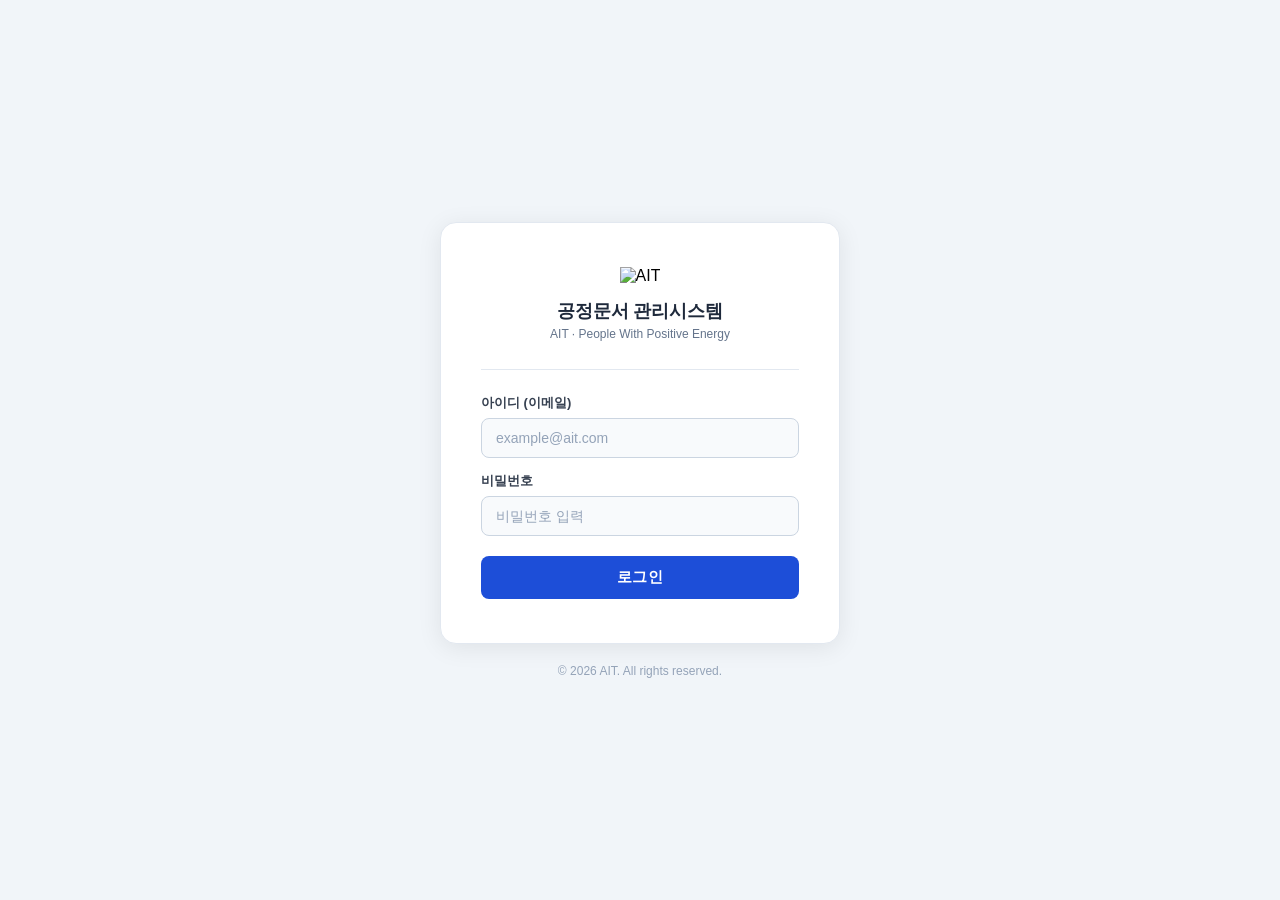
==== index.html @ c9ed8703 "Add files via upload" ====
<!DOCTYPE html>
<html lang="ko">
<head>
  <meta charset="UTF-8">
  <meta name="viewport" content="width=device-width, initial-scale=1.0">
  <title>공정문서 관리시스템</title>
  <link rel="icon" href="data:,">
<link rel="stylesheet" href="style.css?v=20260908defectsubtab1">
<script>
  (function() {
    const token = localStorage.getItem('ait_token');
    const exp   = parseInt(localStorage.getItem('ait_token_exp') || '0');
    if (!token || exp <= Date.now()) {
      localStorage.removeItem('ait_token');
      localStorage.removeItem('ait_token_exp');
      localStorage.removeItem('ait_user');
      window.location.replace('login.html');
    }
  })();
</script>
</head>
<body>

<div class="app-layout">

  <!-- ── 좌측 사이드바 ── -->
  <aside class="sidebar">
    <div class="sidebar-logo">
      <img src="AIT_로고_투명배경.png" alt="AIT" class="sidebar-logo-img">
      <div class="sidebar-logo-text">공정문서<br>관리시스템</div>
    </div>

    <div class="sidebar-car">
      <label class="sidebar-car-label">아이템 선택</label>
      <select class="sidebar-sel" id="car-sel" onchange="onCarChange(this)"></select>
    </div>

    <nav class="sidebar-nav">
      <div class="nav-item active" data-tab="cp" onclick="showTab('cp',this)">
        <span class="nav-icon">📋</span>
        <span class="nav-label">CP (관리계획서)</span>
      </div>
      <div class="nav-item" data-tab="ws" onclick="showTab('ws',this)">
        <span class="nav-icon">📄</span>
        <span class="nav-label">작업표준서</span>
      </div>
      <div class="nav-item" data-tab="daily" onclick="showTab('daily',this)">
        <span class="nav-icon">🔧</span>
        <span class="nav-label">설비일상점검표</span>
      </div>
      <div class="nav-item" data-tab="imf" onclick="showTab('imf',this)">
        <span class="nav-icon">🔍</span>
        <span class="nav-label">초중종물</span>
      </div>
      <div class="nav-item" data-tab="spc" onclick="showTab('spc',this)">
        <span class="nav-icon">📈</span>
        <span class="nav-label">SPC 관리도</span>
      </div>
      <div class="nav-item" data-tab="ms" onclick="showTab('ms',this)">
        <span class="nav-icon">🎯</span>
        <span class="nav-label">마스터샘플</span>
      </div>
      <div class="nav-item" data-tab="spec" onclick="showTab('spec',this)">
        <span class="nav-icon">📊</span>
        <span class="nav-label">사양표</span>
      </div>
      <div class="nav-item" data-tab="insp" onclick="showTab('insp',this)">
        <span class="nav-icon">📐</span>
        <span class="nav-label">공정검사기준서</span>
      </div>
      <div class="nav-item" data-tab="qpoint" onclick="showTab('qpoint',this)">
        <span class="nav-icon">⚠</span>
        <span class="nav-label">Q-Point</span>
      </div>
      <div class="nav-item" data-tab="defect" onclick="showTab('defect',this)">
        <span class="nav-icon">🚨</span>
        <span class="nav-label">부적합품현황</span>
      </div>
    </nav>

    <div class="sidebar-user" style="padding:10px 12px;border-top:1px solid var(--border)">
      <div id="sidebar-user-name" style="font-size:12px;font-weight:600;color:var(--text1);white-space:nowrap;overflow:hidden;text-overflow:ellipsis"></div>
      <div style="display:flex;align-items:center;justify-content:space-between;margin-top:3px">
        <span id="sidebar-user-role" style="font-size:10px;background:#eff6ff;color:#2563eb;border-radius:4px;padding:1px 6px;font-weight:600"></span>
        <button onclick="(function(){localStorage.removeItem('ait_token');localStorage.removeItem('ait_token_exp');localStorage.removeItem('ait_user');window.location.replace('login.html');})()" style="font-size:10px;color:#94a3b8;background:none;border:none;cursor:pointer;padding:0">로그아웃</button>
      </div>
    </div>

    <div class="sidebar-footer">
      <button class="btn btn-sm sidebar-btn" onclick="openCarModal()">⚙ 아이템관리</button>
      <button id="btn-settings" class="btn btn-sm sidebar-btn" onclick="openSettingsModal()">⚙ 설정</button>
    </div>
    <div id="sidebar-reset-btn" style="display:none;padding:8px 12px;border-top:1px solid var(--border)">
      <button class="btn btn-sm sidebar-btn" onclick="(function(){if(typeof getMyRole==='function'&&getMyRole()!=='admin'){alert('관리자 권한이 필요합니다.');return;}resetAllData();})()" style="width:100%;color:#f87171;border-color:rgba(248,113,113,.4)">🗑 전체 초기화</button>
    </div>
  </aside>

  <!-- ── 메인 콘텐츠 ── -->
  <main class="main-content">
    <div id="pane-cp" class="pane active"></div>
    <div id="pane-ws" class="pane"></div>
    <div id="pane-daily" class="pane"></div>
    <div id="pane-imf" class="pane"></div>
    <div id="pane-spc" class="pane"></div>
    <div id="pane-ms" class="pane"></div>
    <div id="pane-spec" class="pane"></div>
    <div id="pane-insp" class="pane"></div>
    <div id="pane-qpoint" class="pane"></div>
    <div id="pane-defect" class="pane"></div>
  </main>

</div>

<!-- ── 라이트박스 모달 ── -->
<div class="lightbox" id="lightbox" onclick="closeLightbox()">
  <button class="lightbox-close" onclick="closeLightbox()">✕</button>
  <div class="lightbox-box" id="lightbox-box"></div>
  <div class="lightbox-caption" id="lightbox-caption"></div>
  <div style="color:rgba(255,255,255,.45);font-size:13px">클릭하거나 ESC를 눌러 닫기</div>
</div>

<!-- ── 차종 관리 모달 ── -->
<div class="car-modal-overlay" id="car-modal">
  <div class="car-modal">
    <div class="car-modal-hd">
      <h4>아이템 관리</h4>
      <button class="btn btn-ghost btn-sm" onclick="closeCarModal()">✕</button>
    </div>
    <div class="car-list" id="car-list"></div>
    <div class="car-add-row">
      <input id="car-add-input" type="text" placeholder="새 아이템명 입력 (예: SP2 ROOM)"
             onkeydown="if(event.key==='Enter')addCar()">
      <button class="btn btn-primary btn-sm" onclick="addCar()">＋ 추가</button>
    </div>
  </div>
</div>

<!-- ── 품번/품명 모달 ── -->
<div class="car-modal-overlay" id="part-modal">
  <div class="car-modal" style="width:380px;max-width:96vw">
    <div class="car-modal-hd">
      <h4>품번 / 품명 등록</h4>
      <button class="btn btn-ghost btn-sm" onclick="closePartModal()">✕</button>
    </div>
    <div style="padding:16px;display:flex;flex-direction:column;gap:12px">
      <div style="display:flex;flex-direction:column;gap:4px">
        <label style="font-size:11px;color:#6b7280;font-weight:600">차종</label>
        <input id="part-modal-carmodel" type="text" placeholder="차종 입력 (예: GN7 FL)" style="border:1px solid var(--border);border-radius:6px;padding:7px 10px;font-size:13px;font-family:inherit">
      </div>
      <div style="display:flex;flex-direction:column;gap:4px">
        <label style="font-size:11px;color:#6b7280;font-weight:600">품번</label>
        <input id="part-modal-partno" type="text" placeholder="품번 입력" style="border:1px solid var(--border);border-radius:6px;padding:7px 10px;font-size:13px;font-family:inherit">
      </div>
      <div style="display:flex;flex-direction:column;gap:4px">
        <label style="font-size:11px;color:#6b7280;font-weight:600">품명</label>
        <input id="part-modal-partname" type="text" placeholder="품명 입력" style="border:1px solid var(--border);border-radius:6px;padding:7px 10px;font-size:13px;font-family:inherit" onkeydown="if(event.key==='Enter')savePartModal()">
      </div>
    </div>
    <div class="car-add-row" style="justify-content:flex-end;gap:8px">
      <button class="btn btn-ghost btn-sm" onclick="closePartModal()">취소</button>
      <button class="btn btn-primary btn-sm" onclick="savePartModal()">저장</button>
    </div>
  </div>
</div>

<!-- ── CFT 모달 ── -->
<div class="car-modal-overlay" id="cft-modal">
  <div class="car-modal" style="width:520px;max-width:96vw">
    <div class="car-modal-hd">
      <h4>상호 기능원 (CFT)</h4>
      <button class="btn btn-ghost btn-sm" onclick="closeCftModal()">✕</button>
    </div>
    <div style="padding:12px 16px;display:flex;flex-direction:column;gap:6px;max-height:60vh;overflow-y:auto" id="cft-list"></div>
    <div class="car-add-row" style="flex-direction:column;gap:6px">
      <div style="display:flex;gap:6px">
        <input id="cft-role-input" type="text" placeholder="역할 (예: 설계개발)" style="flex:1;border:1px solid var(--border);border-radius:6px;padding:6px 8px;font-size:12px;font-family:inherit">
        <input id="cft-name-input" type="text" placeholder="이름 (예: 홍길동 책임)" style="flex:2;border:1px solid var(--border);border-radius:6px;padding:6px 8px;font-size:12px;font-family:inherit" onkeydown="if(event.key==='Enter')addCftMember()">
        <button class="btn btn-primary btn-sm" onclick="addCftMember()">＋ 추가</button>
      </div>
    </div>
  </div>
</div>

<!-- ── 개정이력 모달 ── -->
<div class="rev-modal-overlay" id="rev-modal">
  <div class="rev-modal">
    <div class="rev-modal-hd">
      <div>
        <div class="rev-modal-title">개정 이력</div>
        <div class="rev-modal-sub" id="rev-modal-car"></div>
      </div>
      <button onclick="closeRevModal()" style="background:none;border:none;color:rgba(255,255,255,.8);cursor:pointer;font-size:18px;padding:2px 6px;line-height:1">✕</button>
    </div>
    <div class="rev-modal-body">
      <table class="rev-tbl">
        <thead>
          <tr>
            <th style="width:80px">Rev.</th>
            <th style="width:88px">개정일</th>
            <th>개정 내용</th>
            <th style="width:90px">작성자</th>
            <th style="width:90px">검토자</th>
            <th style="width:90px">승인자</th>
            <th style="width:40px"></th>
          </tr>
        </thead>
        <tbody id="rev-modal-tbody"></tbody>
      </table>
    </div>
  </div>
</div>

<!-- ── 서명 모달 ── -->
<div class="rev-modal-overlay" id="sign-modal" style="z-index:3100">
  <div class="rev-modal" style="max-width:430px">
    <div class="rev-modal-hd">
      <div class="rev-modal-title" id="sign-modal-title">서명</div>
      <button onclick="closeSignModal()" style="background:none;border:none;color:rgba(255,255,255,.8);cursor:pointer;font-size:18px;padding:2px 6px;line-height:1">✕</button>
    </div>
    <div class="rev-modal-body" style="padding:20px">
      <div style="margin-bottom:14px">
        <label style="font-size:12px;color:var(--text2);display:block;margin-bottom:5px">이름</label>
        <input id="sign-name-input" type="text" placeholder="이름 입력"
          style="width:100%;padding:9px 12px;border:1px solid #d1d5db;border-radius:6px;font-size:14px;box-sizing:border-box;outline:none;font-family:inherit">
      </div>
      <div style="font-size:12px;color:var(--text2);margin-bottom:6px">서명 (아래에 직접 그려주세요)</div>
      <div style="border:1.5px solid #d1d5db;border-radius:8px;background:#fff;overflow:hidden">
        <canvas id="sign-canvas" width="390" height="160"
          style="display:block;width:100%;touch-action:none;cursor:crosshair"></canvas>
      </div>
      <div style="display:flex;gap:8px;margin-top:14px;justify-content:flex-end">
        <button onclick="signClear()"
          style="padding:8px 16px;border:1px solid #d1d5db;background:#fff;border-radius:6px;cursor:pointer;font-size:13px;color:#374151">지우기</button>
        <button class="sign-save-btn" onclick="signSave()"
          style="padding:8px 22px;background:#2563eb;color:#fff;border:none;border-radius:6px;cursor:pointer;font-size:13px;font-weight:600">저장</button>
      </div>
    </div>
  </div>
</div>

<!-- ── 작업표준서 개정 확인 모달 (CP 스타일 경고모달) ── -->
<div class="car-modal-overlay" id="ws-rev-modal" style="z-index:3200">
  <div class="car-modal" style="width:420px;max-width:96vw;padding:0;overflow:hidden">
    <div style="background:#1e3264;color:#fff;padding:14px 18px;display:flex;align-items:center;gap:10px">
      <div style="flex:1">
        <div style="font-size:16px;font-weight:700">개정이력 등록</div>
        <div id="ws-rev-modal-sub" style="font-size:12px;color:rgba(255,255,255,.65);margin-top:2px"></div>
      </div>
      <button onclick="_wsRevModalClose()" style="background:none;border:none;color:rgba(255,255,255,.8);cursor:pointer;font-size:18px;padding:2px 6px;line-height:1">✕</button>
    </div>
    <div style="padding:18px;display:flex;flex-direction:column;gap:12px">
      <div id="ws-rev-modal-msg" style="font-size:13.5px;color:#374151;line-height:1.5"></div>
      <div style="display:flex;flex-direction:column;gap:5px">
        <label style="font-size:11px;color:#6b7280;font-weight:600">개정 내용</label>
        <input id="ws-rev-modal-desc" type="text" placeholder="예: 안전수칙 문구 수정"
          style="border:1px solid var(--border);border-radius:8px;padding:9px 12px;font-size:14px;font-family:inherit"
          onkeydown="if(event.key==='Enter')_wsRevModalConfirm(true)">
      </div>
    </div>
    <div style="display:flex;gap:8px;padding:0 18px 18px;justify-content:flex-end">
      <button onclick="_wsRevModalClose()" class="btn btn-ghost btn-sm">취소</button>
      <button onclick="_wsRevModalConfirm(false)" class="btn btn-ghost btn-sm">저장만</button>
      <button onclick="_wsRevModalConfirm(true)" class="btn btn-primary btn-sm">개정 등록</button>
    </div>
  </div>
</div>

<!-- ── CP 항목 추가 모달 ── -->
<!-- ── CP 차종 탭 추가/수정 모달 ── -->
<div class="car-modal-overlay" id="cp-variant-modal">
  <div class="car-modal" style="width:400px;max-width:96vw">
    <div class="car-modal-hd">
      <h4 id="cp-var-modal-title">차종 탭 추가</h4>
      <button class="btn btn-ghost btn-sm" onclick="_cpCloseVarModal()">✕</button>
    </div>
    <div style="padding:18px 18px 6px;display:flex;flex-direction:column;gap:14px">
      <div style="display:flex;flex-direction:column;gap:5px">
        <label style="font-size:11px;color:#6b7280;font-weight:600">탭 이름 (차종)</label>
        <input id="cp-var-modal-name" type="text" placeholder="예: GN7PE"
          style="border:1px solid var(--border);border-radius:8px;padding:9px 12px;font-size:14px;font-family:inherit"
          onkeydown="if(event.key==='Enter')_cpVarModalSubmit()">
      </div>
      <label id="cp-var-modal-copyrow" style="display:flex;align-items:center;gap:8px;font-size:12.5px;color:#374151;cursor:pointer;user-select:none">
        <input type="checkbox" id="cp-var-modal-copy" checked style="accent-color:#1e3264;width:16px;height:16px">
        공통 항목을 복사해서 시작 <span style="color:#9ca3af">(권장)</span>
      </label>
      <button id="cp-var-modal-copybtn" onclick="_cpVarModalCopyCommon()"
        style="display:none;align-items:center;justify-content:center;gap:6px;background:#eef3ff;border:1px solid #c4cedf;color:#1e3264;border-radius:8px;padding:9px;font-size:12.5px;font-weight:600;cursor:pointer">⧉ 공통 내용을 이 탭으로 복사</button>
      <div id="cp-var-modal-err" style="display:none;color:#ef4444;font-size:11.5px;font-weight:600"></div>
    </div>
    <div class="car-add-row" style="justify-content:flex-end;gap:8px;align-items:center">
      <button id="cp-var-modal-del" class="btn btn-ghost btn-sm" onclick="_cpVarModalDelete()"
        style="display:none;color:#ef4444;border-color:rgba(239,68,68,.4);margin-right:auto">삭제</button>
      <button class="btn btn-ghost btn-sm" onclick="_cpCloseVarModal()">취소</button>
      <button class="btn btn-primary btn-sm" id="cp-var-modal-ok" onclick="_cpVarModalSubmit()">추가</button>
    </div>
  </div>
</div>

<div class="car-modal-overlay" id="cp-add-modal">
  <div class="car-modal" style="width:580px;max-width:96vw">
    <div class="car-modal-hd">
      <h4>CP 항목 추가</h4>
      <button class="btn btn-ghost btn-sm" onclick="closeCpAddModal()">✕</button>
    </div>
    <div style="padding:16px;display:grid;grid-template-columns:1fr 1fr;gap:10px;max-height:72vh;overflow-y:auto">
      <div style="grid-column:1/-1">
        <label style="font-size:11px;color:var(--text3);font-weight:600;display:block;margin-bottom:3px">공정 그룹 선택</label>
        <select id="cpa-group" onchange="onCpaGroupChange(this)" style="width:100%;border:1px solid var(--border);border-radius:6px;padding:6px 8px;font-size:12px;font-family:inherit"></select>
      </div>
      <div>
        <label style="font-size:11px;color:var(--text3);font-weight:600;display:block;margin-bottom:3px">공정번호</label>
        <input id="cpa-proc-no" type="text" style="width:100%;border:1px solid var(--border);border-radius:6px;padding:6px 8px;font-size:12px;font-family:inherit">
      </div>
      <div>
        <label style="font-size:11px;color:var(--text3);font-weight:600;display:block;margin-bottom:3px">공정명</label>
        <input id="cpa-proc-name" type="text" style="width:100%;border:1px solid var(--border);border-radius:6px;padding:6px 8px;font-size:12px;font-family:inherit">
      </div>
      <div>
        <label style="font-size:11px;color:var(--text3);font-weight:600;display:block;margin-bottom:3px">설비명</label>
        <input id="cpa-equip" type="text" style="width:100%;border:1px solid var(--border);border-radius:6px;padding:6px 8px;font-size:12px;font-family:inherit">
      </div>
      <div>
        <label style="font-size:11px;color:var(--text3);font-weight:600;display:block;margin-bottom:3px">MAIN/SUB</label>
        <select id="cpa-mainsub" style="width:100%;border:1px solid var(--border);border-radius:6px;padding:6px 8px;font-size:12px;font-family:inherit">
          <option>MAIN</option><option>SUB</option><option>외주</option>
        </select>
      </div>
      <div>
        <label style="font-size:11px;color:var(--text3);font-weight:600;display:block;margin-bottom:3px">특별특성</label>
        <input id="cpa-special" type="text" placeholder="—" style="width:100%;border:1px solid var(--border);border-radius:6px;padding:6px 8px;font-size:12px;font-family:inherit">
      </div>
      <div>
        <label style="font-size:11px;color:var(--text3);font-weight:600;display:block;margin-bottom:3px">F/PF</label>
        <input id="cpa-fpf" type="text" placeholder="—" style="width:100%;border:1px solid var(--border);border-radius:6px;padding:6px 8px;font-size:12px;font-family:inherit">
      </div>
      <div>
        <label style="font-size:11px;color:var(--text3);font-weight:600;display:block;margin-bottom:3px">구분</label>
        <select id="cpa-cat" style="width:100%;border:1px solid var(--border);border-radius:6px;padding:6px 8px;font-size:12px;font-family:inherit">
          <option>제품</option><option>공정</option>
        </select>
      </div>
      <div style="grid-column:1/-1">
        <label style="font-size:11px;color:var(--text3);font-weight:600;display:block;margin-bottom:3px">관리항목 <span style="color:var(--red)">*</span></label>
        <input id="cpa-item" type="text" style="width:100%;border:1px solid var(--border);border-radius:6px;padding:6px 8px;font-size:12px;font-family:inherit">
      </div>
      <div style="grid-column:1/-1">
        <label style="font-size:11px;color:var(--text3);font-weight:600;display:block;margin-bottom:3px">규격/관리기준</label>
        <input id="cpa-spec" type="text" style="width:100%;border:1px solid var(--border);border-radius:6px;padding:6px 8px;font-size:12px;font-family:inherit">
      </div>
      <div>
        <label style="font-size:11px;color:var(--text3);font-weight:600;display:block;margin-bottom:3px">확인방법</label>
        <select id="cpa-method" style="width:100%;border:1px solid var(--border);border-radius:6px;padding:6px 8px;font-size:12px;font-family:inherit">
          <option>육안</option><option>지시값기록</option><option>측정기</option><option>다이얼게이지</option><option>전하량측정기</option><option>에어건</option>
        </select>
      </div>
      <div>
        <label style="font-size:11px;color:var(--text3);font-weight:600;display:block;margin-bottom:3px">주기</label>
        <select id="cpa-cycle" style="width:100%;border:1px solid var(--border);border-radius:6px;padding:6px 8px;font-size:12px;font-family:inherit">
          <option>전수</option><option>시업 시</option><option>1회/주</option><option>1개월</option><option>LOT별</option>
        </select>
      </div>
      <div>
        <label style="font-size:11px;color:var(--text3);font-weight:600;display:block;margin-bottom:3px">관리방안</label>
        <select id="cpa-plan" style="width:100%;border:1px solid var(--border);border-radius:6px;padding:6px 8px;font-size:12px;font-family:inherit">
          <option>작업표준서</option><option>설비일상점검표</option><option>QC기준서</option><option>FMEA</option><option>SOP</option>
        </select>
      </div>
      <div>
        <label style="font-size:11px;color:var(--text3);font-weight:600;display:block;margin-bottom:3px">관리주체</label>
        <select id="cpa-owner" style="width:100%;border:1px solid var(--border);border-radius:6px;padding:6px 8px;font-size:12px;font-family:inherit">
          <option>생산</option><option>품질</option><option>설비</option>
        </select>
      </div>
      <div style="grid-column:1/-1">
        <label style="font-size:11px;color:var(--text3);font-weight:600;display:block;margin-bottom:3px">이상조치</label>
        <input id="cpa-action" type="text" placeholder="부적합 격리/관리자 통보" style="width:100%;border:1px solid var(--border);border-radius:6px;padding:6px 8px;font-size:12px;font-family:inherit">
      </div>
      <div style="grid-column:1/-1">
        <label style="font-size:11px;color:var(--text3);font-weight:600;display:block;margin-bottom:3px">비고</label>
        <input id="cpa-note" type="text" style="width:100%;border:1px solid var(--border);border-radius:6px;padding:6px 8px;font-size:12px;font-family:inherit">
      </div>
    </div>
    <div class="car-add-row" style="justify-content:flex-end;gap:8px">
      <button class="btn btn-ghost btn-sm" onclick="closeCpAddModal()">취소</button>
      <button class="btn btn-primary btn-sm" onclick="submitCpAddModal()">추가</button>
    </div>
  </div>
</div>


<!-- ── 설정 모달 ── -->
<div class="car-modal-overlay" id="settings-modal">
  <div class="car-modal" style="width:380px;max-width:96vw">
    <div class="car-modal-hd">
      <h4>설정</h4>
      <button class="btn btn-ghost btn-sm" onclick="closeSettingsModal()">✕</button>
    </div>
    <div style="padding:16px 18px;display:flex;flex-direction:column;gap:16px">
      <div>
        <div style="font-size:13px;font-weight:700;color:#1e3264;margin-bottom:12px;padding-bottom:8px;border-bottom:1px solid #e5e7eb">편집 모드 비밀번호 변경</div>
        <div style="display:flex;flex-direction:column;gap:10px">
          <div>
            <label style="font-size:11px;color:#6b7280;font-weight:600;display:block;margin-bottom:4px">새 비밀번호</label>
            <input id="settings-new-pw" type="password" placeholder="새 비밀번호 입력"
              style="width:100%;border:1px solid #d1d5db;border-radius:6px;padding:9px 12px;font-size:13px;font-family:inherit;outline:none;box-sizing:border-box"
              onfocus="this.style.borderColor='#1e3264'" onblur="this.style.borderColor='#d1d5db'">
          </div>
          <div>
            <label style="font-size:11px;color:#6b7280;font-weight:600;display:block;margin-bottom:4px">비밀번호 확인</label>
            <input id="settings-new-pw2" type="password" placeholder="새 비밀번호 재입력"
              style="width:100%;border:1px solid #d1d5db;border-radius:6px;padding:9px 12px;font-size:13px;font-family:inherit;outline:none;box-sizing:border-box"
              onfocus="this.style.borderColor='#1e3264'" onblur="this.style.borderColor='#d1d5db'"
              onkeydown="if(event.key==='Enter')saveSettingsPw()">
          </div>
        </div>
      </div>
      <div>
        <div style="font-size:13px;font-weight:700;color:#1e3264;margin-bottom:12px;padding-bottom:8px;border-bottom:1px solid #e5e7eb">고객모드</div>
        <label style="display:flex;align-items:center;justify-content:space-between;gap:10px;cursor:pointer">
          <span style="font-size:12.5px;color:#374151">활성화 시 고객 앞에서 부적합품현황 탭을 숨깁니다</span>
          <input type="checkbox" id="settings-customer-mode" onchange="toggleCustomerMode(this.checked)" style="width:36px;height:20px;accent-color:#1e3264;flex-shrink:0">
        </label>
      </div>
    </div>
    <div style="padding:12px 18px;background:#f9fafb;border-top:1px solid #e5e7eb;display:flex;justify-content:flex-end;gap:8px">
      <button class="btn btn-ghost btn-sm" onclick="closeSettingsModal()">취소</button>
      <button class="btn btn-primary btn-sm" onclick="saveSettingsPw()">저장</button>
    </div>
  </div>
</div>

<script src="js/api.js?v=20260909cumulative1"></script>
<script src="js/cp.js?v=20260729variantfix1"></script>
<script src="js/main.js?v=20260908defectsubtab1"></script>
<script src="js/ws.js?v=20260523a"></script>
<script src="js/spc.js?v=20260731ucl1"></script>
<script src="js/print_cp_gentex.js?v=20260812revsplit1"></script>
<script src="js/defect.js?v=20260909cumulative1"></script>

<!-- 탭 콘텐츠 fetch 로드 -->
<script>
const TABS = ['cp','ws','daily','imf','spc','ms','spec','insp','qpoint','defect'];
const loaded = {};
async function loadTab(id) {
  if (loaded[id]) return;
  try {
    const res = await fetch(`tabs/${id}.html?v=${Date.now()}`);
    const html = await res.text();
    const pane = document.getElementById('pane-' + id);
    pane.innerHTML = '';
    const frag = document.createRange().createContextualFragment(html);
    pane.appendChild(frag);
    if (id === 'cp') initCpEventListeners();
    loaded[id] = true;
    if (typeof loadCarContent === 'function') loadCarContent(id);
    updateMonthLabel(id);
    updateRevDisplay(id);
  } catch(e) {
    console.warn('탭 로드 실패:', id, e);
  }
}
document.addEventListener('DOMContentLoaded', async () => {
  await initCars();
  if (typeof applyRoleUI === 'function') applyRoleUI();
  loadTab('cp');
});
const _origShowTab = window.showTab;
window.showTab = function(id, el) {
  const editPane = document.querySelector('.pane.active.edit-mode');
  if (editPane) {
    const curId = editPane.id.replace('pane-', '');
    if (curId === id) { _origShowTab(id, el); loadTab(id); return; }
    const ans = confirm('편집 중인 내용이 있습니다.\n\n[확인] 저장하고 이동\n[취소] 이동 취소');
    if (!ans) return;
    if (typeof saveDocument === 'function') saveDocument(curId);
  }
  _origShowTab(id, el);
  loadTab(id);
};

/* ── 라이트박스 ── */
window.openLightbox = function(src, caption) {
  var box = document.getElementById('lightbox-box');
  var cap = document.getElementById('lightbox-caption');
  if (!box) return;
  box.innerHTML = '<img src="' + src + '" style="width:100%;height:100%;object-fit:contain;display:block">';
  if (cap) cap.textContent = caption || '';
  document.getElementById('lightbox').classList.add('open');
  document.body.style.overflow = 'hidden';
};
window.closeLightbox = function() {
  document.getElementById('lightbox').classList.remove('open');
  document.body.style.overflow = '';
};
document.addEventListener('keydown', function(e) {
  if (e.key === 'Escape') window.closeLightbox();
});
</script>

<!-- ── Toast 컨테이너 ── -->
<div id="toast-container"></div>

<!-- ── 저장 중 indicator (헤더 우측 삽입 대상) ── -->
<div id="saving-indicator">저장 중...</div>

<!-- ── 미입력/스펙이탈 경고 모달 ── -->
<div id="spec-warn-modal" style="display:none;position:fixed;inset:0;background:rgba(0,0,0,.55);z-index:10000;align-items:center;justify-content:center">
  <div style="background:#fff;border-radius:12px;box-shadow:0 8px 40px rgba(0,0,0,.3);width:min(480px,92vw);overflow:hidden">
    <div style="background:#fef3c7;padding:16px 20px;display:flex;align-items:center;gap:12px;border-bottom:2px solid #fcd34d">
      <span style="font-size:26px;line-height:1">&#x26A0;&#xFE0F;</span>
      <h4 style="font-size:15px;font-weight:700;color:#92400e;margin:0;flex:1">확인 필요</h4>
      <button onclick="document.getElementById('spec-warn-modal').style.display='none'" style="background:none;border:none;font-size:20px;cursor:pointer;color:#a16207;line-height:1">&#x2715;</button>
    </div>
    <div style="padding:20px 22px">
      <p style="font-size:14px;color:#1f2937;line-height:1.8;margin:0 0 12px">
        미입력 또는 스펙 범위에 벗어나는 값이 있습니다.<br>
        <strong>다시 확인해주세요.</strong><br>
        지속발생시 관리자에게 전달해 조치받으세요.
      </p>
      <div id="spec-warn-detail" style="display:none;background:#fafafa;border:1px solid #e5e7eb;border-radius:6px;padding:8px 12px;max-height:160px;overflow-y:auto"></div>
    </div>
    <div style="padding:12px 20px;border-top:1px solid #e5e7eb;display:flex;justify-content:flex-end;gap:8px">
      <button id="spec-warn-cancel-btn" style="padding:8px 18px;background:#f3f4f6;color:#374151;border:1px solid #d1d5db;border-radius:6px;font-size:13px;font-weight:600;cursor:pointer">닫고 확인하기</button>
      <button id="spec-warn-save-btn" style="padding:8px 18px;background:#d97706;color:#fff;border:none;border-radius:6px;font-size:13px;font-weight:600;cursor:pointer">그래도 저장</button>
    </div>
  </div>
</div>
<script>
window._showSpecWarnModal = function(issues, onSave) {
  var modal = document.getElementById('spec-warn-modal');
  var detail = document.getElementById('spec-warn-detail');
  var cancelBtn = document.getElementById('spec-warn-cancel-btn');
  var saveBtn = document.getElementById('spec-warn-save-btn');
  if (!modal) return;
  if (issues && issues.length > 0) {
    detail.innerHTML = issues.map(function(iss) {
      var typeLabel = iss.type === 'empty'
        ? '<span style="color:#dc2626;font-weight:700;font-size:11px;background:#fee2e2;padding:1px 6px;border-radius:3px">미입력</span>'
        : '<span style="color:#d97706;font-weight:700;font-size:11px;background:#fef3c7;padding:1px 6px;border-radius:3px">스펙이탈</span>';
      var extra = (iss.type === 'outofspec' && iss.val)
        ? '<span style="color:#6b7280;font-size:11px;margin-left:4px">(입력: ' + iss.val + ' / 기준: ' + (iss.std||'') + ')</span>'
        : '';
      return '<div style="display:flex;align-items:center;gap:8px;padding:4px 0;border-bottom:1px solid #f0f0f0;font-size:12px">'
        + typeLabel + '<span style="flex:1;color:#374151">' + (iss.name||'') + '</span>' + extra + '</div>';
    }).join('');
    detail.style.display = '';
  } else {
    detail.style.display = 'none';
  }
  modal.style.display = 'flex';
  var close = function() { modal.style.display = 'none'; };
  cancelBtn.onclick = close;
  saveBtn.onclick = async function() {
    close();
    if (typeof onSave === 'function') await onSave();
  };
  modal.onclick = function(e) { if (e.target === modal) close(); };
};
</script>

</body>
</html>
---- style.css ----
*,*::before,*::after{box-sizing:border-box;margin:0;padding:0}
:root{
  --bg:#f4f6fb;--surface:#fff;--border:#e2e8f0;
  --primary:#3366ff;--primary-light:#edf3ff;
  --green:#16a34a;--green-light:#edfdf3;
  --red:#ef4444;--red-light:#fff1f2;
  --orange:#f97316;--orange-light:#fff7ed;
  --yellow:#f59e0b;--yellow-light:#fff8e7;
  --gray:#6b7280;--gray-light:#f3f4f6;
  --text:#111827;--text2:#4b5563;--text3:#9ca3af;
  --shadow:0 2px 12px rgba(15,23,42,.08);
  --r:12px;--rs:8px;
}
body{font-family:system-ui,-apple-system,'Segoe UI',sans-serif;background:var(--bg);color:var(--text);font-size:13px;height:100vh;overflow:hidden}

/* ── 상단 헤더 ── */
.hd{background:#fff;border-bottom:1px solid var(--border);padding:0 20px;display:flex;align-items:center;gap:16px;height:54px;position:sticky;top:0;z-index:100;box-shadow:var(--shadow)}
.hd-logo{font-weight:800;font-size:16px;color:var(--primary);letter-spacing:-.5px;white-space:nowrap}
.hd-logo-img{height:26px;object-fit:contain;display:block}
.hd-sep{width:1px;height:20px;background:var(--border)}
.hd-title{font-weight:600;font-size:13px;color:var(--text2)}
.hd-spacer{flex:1}
.hd-sel{border:1px solid var(--border);border-radius:var(--rs);padding:5px 10px;font-size:12px;font-family:'Inter',sans-serif;color:var(--text);background:#fff;cursor:pointer}
.hd-month{display:flex;align-items:center;gap:6px}
.hd-month button{background:none;border:1px solid var(--border);border-radius:6px;padding:4px 8px;cursor:pointer;font-size:12px;color:var(--text2)}
.hd-month span{font-weight:600;font-size:13px;min-width:72px;text-align:center}
.btn{display:inline-flex;align-items:center;gap:5px;padding:6px 12px;border-radius:var(--rs);border:none;cursor:pointer;font-size:12px;font-weight:600;font-family:'Inter',sans-serif}
.btn-primary{background:var(--primary);color:#fff}
.btn-ghost{background:transparent;border:1px solid var(--border);color:var(--text2)}
.btn-sm{padding:4px 9px;font-size:11px}
.btn:hover{opacity:.85}

/* ── 탭 바 ── */
.tabs{background:#fff;border-bottom:1px solid var(--border);padding:0 20px;display:flex;gap:2px;overflow-x:auto;position:sticky;top:54px;z-index:99}
.tab{padding:12px 16px;font-size:12px;font-weight:600;color:var(--text3);border-bottom:2px solid transparent;cursor:pointer;white-space:nowrap}
.tab.active{color:var(--primary);border-bottom-color:var(--primary)}
.tab:hover:not(.active){color:var(--text2)}
.tab.soon{opacity:.45;cursor:default}

/* ── 콘텐츠 영역 ── */
.content{padding:20px;max-width:1400px;margin:0 auto}
.pane{display:none}
.pane.active{display:block;flex:1;overflow:auto;min-height:0;padding:16px 20px}
body.ait-customer-mode .nav-item[data-tab="defect"],
body.ait-customer-mode #pane-defect{display:none!important}
#pane-daily.active,#pane-ws.active,#pane-ms.active,#pane-insp.active,#pane-qpoint.active{padding:0}
#pane-ms.active{display:flex;flex-direction:column;overflow:hidden}
#pane-ms .tab-toolbar,#ms-expire-banner,#ms-sample-tab-bar,#ms-empty-state{flex-shrink:0}

/* ── 카드 ── */
.card{background:#fff;border-radius:var(--r);border:1px solid var(--border);padding:16px;box-shadow:var(--shadow)}
.card+.card{margin-top:12px}
.card-hd{display:flex;align-items:center;gap:10px;margin-bottom:12px}
.card-hd h3{font-size:13px;font-weight:700;flex:1}
.badge{display:inline-flex;align-items:center;padding:2px 8px;border-radius:99px;font-size:11px;font-weight:600}
.badge-blue{background:var(--primary-light);color:var(--primary)}
.badge-green{background:var(--green-light);color:var(--green)}
.badge-red{background:var(--red-light);color:var(--red)}
.badge-orange{background:var(--orange-light);color:var(--orange)}
.badge-gray{background:var(--gray-light);color:var(--gray)}

/* ── 공통 테이블 ── */
.tbl-wrap{overflow-x:auto;border-radius:var(--rs);border:1px solid var(--border)}
table{width:100%;border-collapse:collapse;font-size:12px}
th{background:#f8faff;padding:8px 10px;text-align:left;font-weight:600;color:var(--text2);border-bottom:1px solid var(--border);white-space:nowrap}
td{padding:7px 10px;border-bottom:1px solid var(--border);color:var(--text);vertical-align:middle}
tr:last-child td{border-bottom:none}
/* 남색 tr 내부 th는 남색 배경·흰 글씨 강제 적용 */
tr[style*="1e3264"] th{background:#1e3264!important;color:#fff!important}
.td-center{text-align:center}
.td-mono{font-family:monospace;font-size:11px}

/* ── 달력 테이블 (설비일상/초중종/마스터샘플 공통) ── */
.cal-wrap{overflow-x:auto}
.cal-tbl{border-collapse:collapse;font-size:11px;min-width:900px;width:100%}
.cal-tbl th,.cal-tbl td{border:1px solid var(--border);padding:4px 5px;text-align:center;white-space:nowrap}
.cal-tbl th{background:#f8faff;font-weight:600;color:var(--text2)}
.cal-tbl .th-item{text-align:left;min-width:120px;max-width:180px;white-space:normal;line-height:1.3}
.cal-tbl .th-std{min-width:90px;text-align:left}
/* 설비일상 점검사진 썸네일 */
.cal-tbl .th-photo{width:64px;min-width:64px;padding:2px}
.check-photo{width:58px;height:42px;object-fit:cover;border-radius:4px;display:block;margin:0 auto;cursor:pointer}
.check-photo-ph{width:58px;height:42px;border-radius:4px;border:1px dashed var(--border);display:flex;align-items:center;justify-content:center;font-size:16px;color:var(--text3);margin:0 auto;cursor:pointer;background:var(--gray-light)}
.day-sat{background:#eff6ff!important;color:#2563eb}
.day-sun,.day-hol{background:#fff1f2!important;color:var(--red)}
.day-n{background:#f3f4f6!important;color:var(--gray);font-size:10px}
.day-ok{background:#edfdf3;color:var(--green);font-weight:700}
.day-ng{background:#fff1f2;color:var(--red);font-weight:700}
.day-blank{cursor:pointer}
.day-blank:hover{background:var(--primary-light)}
.row-type{background:#f8faff;font-weight:600;color:var(--text2);font-size:10px;padding:3px 6px}
.row-cho{background:#fffbeb}
.row-jung{background:#f0fdf4}
.row-jong{background:#eff6ff}

/* ── 작업표준서 레이아웃 ── */
.process-nav{display:flex;gap:4px;flex-wrap:wrap;align-items:flex-end;background:#f4f7fc;border-bottom:2px solid #1e3264;padding:8px 16px 0;margin-bottom:0}
.proc-btn{padding:6px 12px;border-radius:6px 6px 0 0;border:1px solid #c4cedf;border-bottom:none;background:#fff;font-size:11px;font-weight:600;cursor:pointer;color:var(--text);white-space:nowrap}
.proc-btn.active{background:#1e3264;color:#fff;border-color:#1e3264}
.proc-tab-wrap{display:inline-flex;align-items:flex-end;position:relative}
.proc-del-btn{padding:0;width:14px;height:14px;border:none;background:rgba(239,68,68,.75);color:#fff;border-radius:3px;cursor:pointer;font-size:9px;line-height:1;margin-left:1px;margin-bottom:3px;flex-shrink:0}
/* ── 작업표준서 2열 STEP 그리드 ── */
/* ── 작업표준서 문서 헤더 ── */
.ws-doc-wrap{background:#fff;border:none;border-radius:0;margin:12px 0 0;overflow:hidden;box-shadow:none;display:flex;flex-direction:column;height:calc(100vh - 154px)}
.ws-hdr-tbl{width:100%;border-collapse:collapse;font-size:12px;margin-bottom:0;flex-shrink:0;border:1px solid #9aaabf;table-layout:fixed}
.ws-hdr-tbl td{border:1px solid #7a90b8;padding:0;overflow:visible;white-space:normal}
.ws-hdr-lbl{border-color:rgba(255,255,255,0.35)!important}
.ws-hdr-title{text-align:center;font-size:26px;font-weight:900;letter-spacing:5px;color:#fff;background:#1e3264;padding:12px 8px!important}
.ws-hdr-lbl{background:#1e3264;color:#fff;font-weight:600;font-size:11px;text-align:center;padding:4px 6px!important;white-space:nowrap;vertical-align:middle;border-right:1px solid rgba(255,255,255,0.25)!important}
.ws-hdr-val{background:#f8f9fa;color:#1e3264;font-weight:700;font-size:12px;padding:4px 8px!important;vertical-align:middle;border-right:1px solid #d1d5db!important}
/* ── 작업표준서 STEP (세로 배치) ── */
.ws-step-list{padding:10px 0 2px}
.ws-step-item{border:1px solid #1e3264;margin-bottom:10px;overflow:hidden;border-radius:4px;background:#fff}
.ws-step-th{background:#1e3264;display:flex;align-items:center;gap:10px;padding:12px 16px;border-bottom:2px solid rgba(255,255,255,0.2)}
.ws-step-num-badge{background:rgba(255,255,255,0.15);color:#fff;font-size:21px;font-weight:700;padding:4px 14px;border-radius:99px;white-space:nowrap;flex-shrink:0;border:1px solid rgba(255,255,255,0.35)}
.ws-step-name{font-size:22px;font-weight:700;color:#fff;flex:1;min-width:0}
.ws-step-body{display:block}
.ws-photo-cell{width:100%;min-height:60px;border-bottom:1px solid #e5e7eb;background:#fff;padding:8px;box-sizing:border-box}
.ws-photo-inner{width:100%;display:flex;align-items:center;justify-content:center;overflow:visible;border-radius:4px}
.ws-add-photo{display:flex;flex-direction:column;align-items:center;justify-content:center;gap:4px;cursor:pointer;width:100%;height:100%;color:var(--text3)}
.ws-add-photo:hover{color:var(--primary)}
.ws-spec-cell{width:100%;padding:12px 16px;background:#f8f9fa;font-size:13px;color:#374151;line-height:1.7;box-sizing:border-box;border-top:1px solid #e5e7eb}
.ws-step-spec{min-height:48px;line-height:1.7}
#ws-empty-hint{background:#fff;border-top:1px solid #e5e7eb;padding:40px 20px}
/* 읽기전용 / 편집 모드 전환 — 탭별 독립 */
.pane:not(.edit-mode) .edit-only{display:none!important}
.pane:not(.edit-mode) col.edit-only{visibility:collapse;width:0!important}
.pane.edit-mode .view-only{display:none!important}

/* ── 탭 툴바 (날짜 네비 + 편집 버튼) ── */
.tab-toolbar{display:flex;align-items:center;gap:10px;padding:10px 0 14px;flex-wrap:wrap}
.tab-toolbar .spacer{flex:1}

/* ── 차종 관리 모달 ── */
.car-modal-overlay{position:fixed;inset:0;background:rgba(0,0,0,.45);z-index:3000;display:none;align-items:center;justify-content:center}
.car-modal-overlay.open{display:flex}
.car-modal{background:#fff;border-radius:var(--r);box-shadow:0 8px 40px rgba(0,0,0,.25);width:min(420px,92vw);padding:20px;display:flex;flex-direction:column;gap:14px}
.car-modal-hd{display:flex;align-items:center;gap:8px;border-bottom:1px solid var(--border);padding-bottom:12px}
.car-modal-hd h4{font-size:14px;font-weight:700;flex:1}
.car-list{display:flex;flex-direction:column;gap:6px;max-height:240px;overflow-y:auto}
.car-item{display:flex;align-items:center;gap:8px;padding:7px 10px;border:1px solid var(--border);border-radius:var(--rs);background:#fff}
.car-item-name{flex:1;font-size:13px;font-weight:600}
.car-item-name input{border:1px solid var(--border);border-radius:6px;padding:3px 8px;font-size:13px;font-family:inherit;width:100%}
.car-add-row{display:flex;gap:8px;padding-top:8px;border-top:1px solid var(--border)}
.car-add-row input{flex:1;border:1px solid var(--border);border-radius:var(--rs);padding:7px 10px;font-size:13px;font-family:inherit}

/* ── CP 인라인 편집 ── */
.pane.edit-mode td[contenteditable]{background:#fff!important;outline:none;cursor:text}
.pane.edit-mode td[contenteditable]:focus{outline:2px solid var(--primary);border-radius:3px}
.edit-banner{background:var(--orange-light);border:1px solid #fed7aa;border-radius:var(--rs);padding:7px 12px;display:flex;align-items:center;gap:8px;margin-bottom:12px;font-size:12px;color:var(--orange);font-weight:600}
/* ── 라이트박스 모달 ── */
.lightbox{position:fixed;inset:0;background:rgba(0,0,0,.88);z-index:2000;display:none;align-items:center;justify-content:center;flex-direction:column;gap:14px;cursor:zoom-out}
.lightbox.open{display:flex}
.lightbox-box{width:min(82vw,820px);height:min(65vh,580px);border-radius:14px;overflow:hidden;background:#1a1a2e;display:flex;align-items:center;justify-content:center;box-shadow:0 8px 40px rgba(0,0,0,.6)}
.lightbox-caption{color:#fff;font-size:17px;font-weight:600;letter-spacing:.3px}
.lightbox-close{position:absolute;top:18px;right:24px;color:#fff;font-size:34px;cursor:pointer;line-height:1;background:none;border:none;opacity:.8}
.lightbox-close:hover{opacity:1}
/* ── 작업표준서 관리항목 표 — 큰 글씨 + 단행 ── */
.ws-mgmt-tbl{width:100%;border-collapse:collapse;font-size:13px;table-layout:fixed;border:1px solid #bcc8d8}
.ws-mgmt-tbl thead tr{background:#1e3264}
.ws-mgmt-tbl th{padding:5px 8px;font-weight:700;color:#fff;background:#1e3264;border-right:1px solid rgba(255,255,255,0.25);white-space:nowrap;font-size:11px;text-align:left;position:sticky;top:0;z-index:1}
.ws-mgmt-tbl th:first-child{text-align:center}
.ws-mgmt-tbl th:last-child{border-right:none}
.ws-mgmt-tbl td{padding:5px 8px;border-bottom:1px solid #c8d3e0;border-right:1px solid #c8d3e0;vertical-align:middle;font-size:11px;word-break:keep-all;line-height:1.3;color:var(--text)}
.ws-mgmt-tbl td:first-child{text-align:center;color:var(--text3);font-size:10px}
.ws-mgmt-tbl td:nth-child(3){color:var(--text);font-weight:600}
.ws-mgmt-tbl td:nth-child(4){color:#2563eb}
.ws-mgmt-tbl td:last-child{border-right:none}
.ws-mgmt-tbl tbody tr:last-child td{border-bottom:none}
.ws-mgmt-tbl tbody tr td{background:#ffffff}
.ws-mgmt-tbl tbody tr.daily-row td{background:#efefef!important}
.ws-mgmt-tbl tbody tr.mgmt-proc-row td{background:#e2e8f0!important;border-bottom:1px solid #a8b8cc!important}
.ws-mgmt-tbl tbody tr:hover td{background:#e8eef7!important}
.ws-mgmt-tbl td.daily-badge{color:#1e3264;font-weight:700;font-size:10px}

/* ── 인쇄 토글 배너 ── */
.print-banner{background:var(--primary-light);border:1px solid #c7d7ff;border-radius:var(--rs);padding:10px 14px;display:flex;align-items:center;gap:10px;margin-bottom:14px;font-size:12px;color:var(--primary)}
.print-banner strong{font-weight:700}

/* ── 마스터샘플 항목 ── */
.ms-item-label{display:flex;flex-direction:column;align-items:flex-start;gap:2px}
.ms-type{display:inline-block;padding:1px 6px;border-radius:4px;font-size:10px;font-weight:700}
.ms-ok{background:var(--green-light);color:var(--green)}
.ms-ng{background:var(--red-light);color:var(--red)}
.ms-expire{background:var(--yellow-light);color:var(--yellow);font-size:10px;padding:1px 6px;border-radius:4px;font-weight:600}

/* ── 설비 서브탭 ── */
.sub-tabs{display:flex;gap:6px;flex-wrap:wrap;margin-bottom:14px}
.sub-tab{padding:5px 12px;border-radius:99px;border:1px solid var(--border);background:#fff;font-size:11px;font-weight:600;cursor:pointer;color:var(--text2)}
.sub-tab.active{background:var(--primary-light);color:var(--primary);border-color:#c7d7ff}

/* ── 결과 입력 셀 ── */
.result-cell{position:relative;cursor:pointer;min-width:32px}
.result-cell input{width:36px;border:none;background:transparent;text-align:center;font-size:11px;font-weight:700;cursor:pointer;padding:2px;font-family:'Inter',sans-serif}
.result-cell input:focus{outline:2px solid var(--primary);border-radius:3px;background:#fff}
.r-ok{color:var(--green);background:var(--green-light)!important}
.r-ng{color:var(--red);background:var(--red-light)!important}
.r-n{color:var(--gray);background:var(--gray-light)!important}
.r-num{color:var(--primary);background:var(--primary-light)!important;font-size:10px}
/* ── CRUD 툴바 ── */
.crud-bar{display:flex;align-items:center;gap:8px;margin-bottom:10px;flex-wrap:wrap}
.crud-bar .label{font-size:11px;font-weight:600;color:var(--text2)}
/* ── 승인 배지 ── */
.approval-strip{display:flex;gap:10px;flex-wrap:wrap;margin-top:12px;padding-top:10px;border-top:1px solid var(--border)}
.apv-box{display:flex;flex-direction:column;gap:3px;min-width:120px}
.apv-label{font-size:10px;font-weight:600;color:var(--text3);text-transform:uppercase;letter-spacing:.5px}
.apv-input{display:flex;align-items:center;gap:5px}
.apv-input input{border:1px solid var(--border);border-radius:6px;padding:4px 8px;font-size:11px;width:80px;font-family:'Inter',sans-serif}
.apv-input .btn-apv{padding:4px 8px;border-radius:6px;border:none;font-size:11px;font-weight:700;cursor:pointer;font-family:'Inter',sans-serif}
.apv-done{background:var(--green-light);color:var(--green);font-size:10px;border-radius:4px;padding:2px 7px;font-weight:600}
.apv-stamp{font-size:10px;color:var(--text3)}
/* ── 이상 알람 배너 ── */
.alarm-bar{background:var(--red-light);border:1px solid #fca5a5;border-radius:var(--rs);padding:10px 14px;display:flex;align-items:center;gap:10px;margin-bottom:14px;font-size:12px;color:var(--red)}
.alarm-dot{width:8px;height:8px;border-radius:50%;background:var(--red)}

/* ── 범례 ── */
.legend{display:flex;gap:14px;flex-wrap:wrap;margin-bottom:12px;font-size:11px}
.leg{display:flex;align-items:center;gap:5px}
.leg-dot{width:14px;height:14px;border-radius:3px;border:1px solid var(--border)}

/* ── 저장 바 ── */
.save-bar{position:sticky;bottom:0;background:rgba(255,255,255,.95);border-top:1px solid var(--border);padding:10px 20px;display:flex;align-items:center;gap:10px;backdrop-filter:blur(8px)}
.save-bar .msg{font-size:12px;color:var(--text3);flex:1}

/* ── 대시보드 달력 (B안) ── */
.dash-header{display:flex;align-items:center;gap:10px;margin-bottom:12px;flex-wrap:wrap}
.dash-month-nav{display:flex;align-items:center;gap:6px}
.dash-month-nav button{background:none;border:1px solid var(--border);border-radius:6px;padding:4px 9px;cursor:pointer;font-size:13px;color:var(--text2)}
.dash-month-nav span{font-weight:700;font-size:14px;min-width:82px;text-align:center}
.dash-cal{display:grid;grid-template-columns:repeat(7,1fr);gap:8px;margin-bottom:16px}
.dash-dow{text-align:center;font-size:11px;font-weight:700;color:var(--text3);padding:4px 0}
.day-card{border:1px solid var(--border);border-radius:10px;padding:10px 6px;text-align:center;cursor:pointer;background:#fff;min-height:72px;display:flex;flex-direction:column;align-items:center;justify-content:center;gap:3px}
.day-card:hover:not(.day-off):not(.day-future){border-color:var(--primary);box-shadow:0 2px 8px rgba(51,102,255,.15)}
.day-card.day-off{background:#f8f9fa;cursor:default;opacity:.5;border-color:#eee}
.day-card.day-future{background:#fafbff;cursor:default;opacity:.6}
.day-card.day-ok{border-color:#86efac;background:var(--green-light)}
.day-card.day-ng{border-color:#fca5a5;background:var(--red-light)}
.day-card.day-partial{border-color:#fcd34d;background:var(--yellow-light)}
.day-card.day-selected{border-color:var(--primary)!important;box-shadow:0 0 0 2px rgba(51,102,255,.25)!important;transform:none!important}
.dc-date{font-size:16px;font-weight:800;line-height:1;color:var(--text)}
.dc-dow{font-size:10px;color:var(--text3);line-height:1}
.dc-badge{font-size:12px;font-weight:700;margin-top:2px}
.day-ok .dc-badge{color:var(--green)}
.day-ng .dc-badge{color:var(--red)}
.day-partial .dc-badge{color:#b45309}
/* ── 일별 상세 패널 ── */
.detail-panel{display:none;margin-top:4px;border-top:2px solid var(--primary);padding-top:16px}
.detail-panel.open{display:block}
.detail-back{display:inline-flex;align-items:center;gap:5px;background:none;border:none;cursor:pointer;font-size:13px;font-weight:600;color:var(--primary);padding:0 0 10px}
.detail-back:hover{text-decoration:underline}
.detail-title{font-size:15px;font-weight:700;margin-bottom:14px}
.dtbl{width:100%;border-collapse:collapse;font-size:14px}
.dtbl th{background:#f8faff;padding:10px 12px;text-align:center;font-weight:600;color:var(--text2);border-bottom:2px solid var(--border);border-right:1px solid var(--border);white-space:nowrap}
.dtbl td{padding:10px 12px;border-bottom:1px solid var(--border);border-right:1px solid var(--border);vertical-align:middle}
.dtbl th:last-child,.dtbl td:last-child{border-right:none}
.dtbl tr:last-child td{border-bottom:none}
.result-btn{padding:8px 18px;border-radius:8px;border:1.5px solid var(--border);background:#fff;font-size:16px;font-weight:700;cursor:pointer;font-family:inherit;min-width:60px}
.result-btn:hover{border-color:var(--primary);background:var(--primary-light)}
.result-btn.rb-ok{background:var(--green-light);border-color:#86efac;color:var(--green)}
.result-btn.rb-ng{background:var(--red-light);border-color:#fca5a5;color:var(--red)}
.result-btn.rb-n{background:var(--gray-light);border-color:#d1d5db;color:var(--gray)}
.result-btn.rb-num{background:var(--primary-light);border-color:#93c5fd;color:var(--primary);font-size:12px}
.abnormal-area{margin-top:12px;padding:12px 16px;background:var(--red-light);border:1px solid #fca5a5;border-radius:var(--rs);display:flex;gap:10px;flex-wrap:wrap;align-items:center}
.time-input{border:1px solid var(--border);border-radius:6px;padding:6px 8px;font-size:13px;font-family:inherit;width:108px}
.imf-cho{background:#fffbeb}.imf-jung{background:#f0fdf4}.imf-jong{background:#eff6ff}

/* ── 설비 사진 + 항목 번호 매핑 레이아웃 ── */
.equip-layout{display:grid;grid-template-columns:1fr 1fr;gap:20px;margin-bottom:16px;padding-bottom:16px;border-bottom:1px solid var(--border)}
@media(max-width:720px){.equip-layout{grid-template-columns:1fr}}
.equip-photo-wrap{position:relative}
.equip-photo-ph{width:100%;aspect-ratio:4/3;border-radius:12px;border:2px dashed var(--border);background:linear-gradient(135deg,#f0f4ff,#e8f0fe);display:flex;align-items:center;justify-content:center;font-size:52px;position:relative;overflow:hidden;cursor:pointer}
.photo-marker{position:absolute;width:28px;height:28px;border-radius:50%;background:var(--primary);color:#fff;font-size:12px;font-weight:800;display:flex;align-items:center;justify-content:center;box-shadow:0 2px 8px rgba(51,102,255,.45);border:2px solid #fff;transform:translate(-50%,-50%);cursor:default;z-index:2}
.photo-marker-label{position:absolute;background:rgba(51,102,255,.9);color:#fff;font-size:10px;font-weight:600;padding:2px 6px;border-radius:4px;white-space:nowrap;transform:translate(-50%,14px);z-index:2;pointer-events:none}
.item-num{width:24px;height:24px;border-radius:50%;background:var(--primary);color:#fff;font-size:11px;font-weight:800;display:inline-flex;align-items:center;justify-content:center;flex-shrink:0}
.item-map-list{display:flex;flex-direction:column;gap:5px}
.item-map-row{display:flex;align-items:center;gap:8px;padding:6px 10px;border:1px solid var(--border);border-radius:8px;font-size:12px;background:#fff}
.item-map-row:hover{border-color:var(--primary);background:var(--primary-light)}
.item-map-spec{color:var(--text3);font-size:11px;font-family:monospace;white-space:nowrap}

/* ── SUB/MAIN/외주 배지 ── */
.badge-main{background:#dbeafe;color:#1d4ed8}
.badge-sub{background:#f3e8ff;color:#7c3aed}
.badge-out{background:#fef9c3;color:#92400e}

/* ── 개정이력 모달 ── */
.rev-modal-overlay{position:fixed;inset:0;background:rgba(0,0,0,.55);z-index:3000;display:none;align-items:center;justify-content:center}
.rev-modal-overlay.open{display:flex}
.rev-modal{background:#fff;border-radius:12px;box-shadow:0 20px 60px rgba(0,0,0,.4);width:min(760px,96vw);max-height:86vh;display:flex;flex-direction:column;overflow:hidden}
.rev-modal-hd{display:flex;align-items:center;gap:10px;padding:14px 18px;background:#1e3264;flex-shrink:0}
.rev-modal-hd h4{font-size:16px;font-weight:700;flex:1;color:#fff}
.rev-modal-title{font-size:16px;font-weight:700;color:#fff}
.rev-modal-sub{font-size:12px;color:rgba(255,255,255,.65);margin-top:2px}
.rev-modal-body{overflow-y:auto;padding:0;background:#f8fafc}
.rev-tbl{width:100%;border-collapse:collapse;font-size:12px;background:#fff}
.rev-tbl th{background:#eef3ff;padding:9px 12px;text-align:center;font-weight:700;color:#1e3264;border-bottom:1px solid #dbe3f0;white-space:nowrap;position:sticky;top:0}
.rev-tbl td{padding:9px 12px;border-bottom:1px solid #e5e7eb;vertical-align:middle}
.rev-tbl tr:last-child td{border-bottom:none}
.rev-num{font-weight:800;color:var(--primary);font-family:monospace;font-size:13px}

/* ── 차종 없음 플레이스홀더 ── */
.no-data-ph{display:flex;flex-direction:column;align-items:center;justify-content:center;padding:60px 20px;gap:12px;color:var(--text3)}
.no-data-ph .icon{font-size:48px}
.no-data-ph h3{font-size:14px;font-weight:600;color:var(--text2)}

/* ── 반응형 ── */
@media(max-width:640px){
  .hd{gap:10px;padding:0 12px}
  .content{padding:12px}
  .step-media{width:130px}
  .hd-title{display:none}
}

/* ══════════════════════════════════════
   n8n 스타일 사이드바 레이아웃
   색상 기준: AIT 로고 (#1e3264 네이비, #c9302d 레드)
══════════════════════════════════════ */
.app-layout{display:flex;height:100vh;overflow:hidden}

/* ── 사이드바 ── */
.sidebar{width:220px;min-width:220px;flex-shrink:0;background:#fff;color:#111827;display:flex;flex-direction:column;overflow:hidden;box-shadow:2px 0 10px rgba(15,23,42,.12)}

.sidebar-logo{padding:14px 14px 12px;display:flex;align-items:center;gap:10px;border-bottom:1px solid var(--border);flex-shrink:0}
.sidebar-logo-img{height:42px;width:auto;object-fit:contain;flex-shrink:0}
.sidebar-logo-text{font-size:11px;font-weight:700;color:#374151;line-height:1.45;letter-spacing:-.1px}

.sidebar-car{padding:10px 12px 11px;border-bottom:1px solid var(--border);flex-shrink:0}
.sidebar-car-label{font-size:10px;font-weight:600;color:#6b7280;text-transform:uppercase;letter-spacing:.7px;display:block;margin-bottom:5px}
.sidebar-sel{width:100%;background:#fff;border:1px solid var(--border);color:#111827;padding:6px 8px;border-radius:6px;font-size:12px;font-family:'Inter',sans-serif;cursor:pointer;outline:none}
.sidebar-sel option{background:#fff;color:#111827}

.sidebar-nav{flex:1;min-height:0;overflow-y:auto;padding:6px 0}

.nav-item{display:flex;align-items:center;gap:10px;padding:11px 16px;cursor:pointer;font-size:12px;font-weight:500;color:#374151;border-left:3px solid transparent;user-select:none}
.nav-item:hover:not(.nav-item-soon){background:#f3f4f6;color:#111827}
.nav-item.active{background:#edf3ff;border-left-color:#c9302d;color:#1e3264;font-weight:600}
.nav-item-soon{color:#9ca3af;cursor:default}
.nav-icon{font-size:15px;flex-shrink:0;width:20px;text-align:center}
.nav-label{flex:1;line-height:1.3}

.sidebar-footer{padding:10px 12px;border-top:1px solid var(--border);display:flex;flex-direction:column;gap:6px;flex-shrink:0}
.sidebar-btn{width:100%;justify-content:flex-start!important;color:#4b5563!important;border:1px solid var(--border)!important;background:transparent!important;text-align:left}
.sidebar-btn:hover{color:#111827!important;background:#f3f4f6!important;opacity:1!important}

/* ── 메인 콘텐츠 ── */
.main-content{flex:1;min-width:0;overflow:hidden;display:flex;flex-direction:column;background:var(--bg)}

/* ── 탭 툴바 — 수평 패딩 통일 ── */
.tab-toolbar{display:flex;align-items:center;gap:10px;padding:10px 20px 14px;flex-wrap:wrap;background:#fff;border-bottom:1px solid var(--border)}
/* ── CP 그룹 접기/펼치기 ── */
.cp-group-hd.cp-grp-open .cp-chevron{transform:rotate(180deg)}
/* visibility:collapse → tr 전용 최적화 경로 (display:none 대비 레이아웃 재계산 없음) */
.cp-child{visibility:collapse}
.cp-child.cp-open{visibility:visible}
/* table-layout:fixed → 컬럼 너비 고정, contain:layout → 테이블 외부 reflow 차단 */
#cp-table{table-layout:fixed;contain:layout style}

/* ── Toast 알림 ── */
#toast-container{position:fixed;top:16px;right:16px;z-index:9999;display:flex;flex-direction:column;gap:8px;pointer-events:none}
.toast{background:#1e293b;color:#f8fafc;padding:10px 16px;border-radius:8px;font-size:12px;font-weight:500;opacity:0;transform:translateX(20px);transition:opacity .25s,transform .25s;max-width:320px;line-height:1.4;pointer-events:auto}
.toast-show{opacity:1;transform:none}
.toast-success{border-left:3px solid #22c55e}
.toast-error{border-left:3px solid #ef4444}
.toast-info{border-left:3px solid #3b82f6}

/* ── 저장 중 indicator (화면 중앙 fixed) ── */
#saving-indicator{position:fixed;top:50%;left:50%;transform:translate(-50%,-50%);z-index:9998;display:none;align-items:center;gap:7px;font-size:13px;color:#fff;font-weight:600;padding:12px 24px;background:var(--primary);border-radius:20px;box-shadow:0 4px 20px rgba(51,102,255,.45)}
#saving-indicator::before{content:'';width:11px;height:11px;border:2px solid rgba(255,255,255,.5);border-top-color:#fff;border-radius:50%;animation:spin .7s linear infinite;flex-shrink:0}
@keyframes spin{to{transform:rotate(360deg)}}
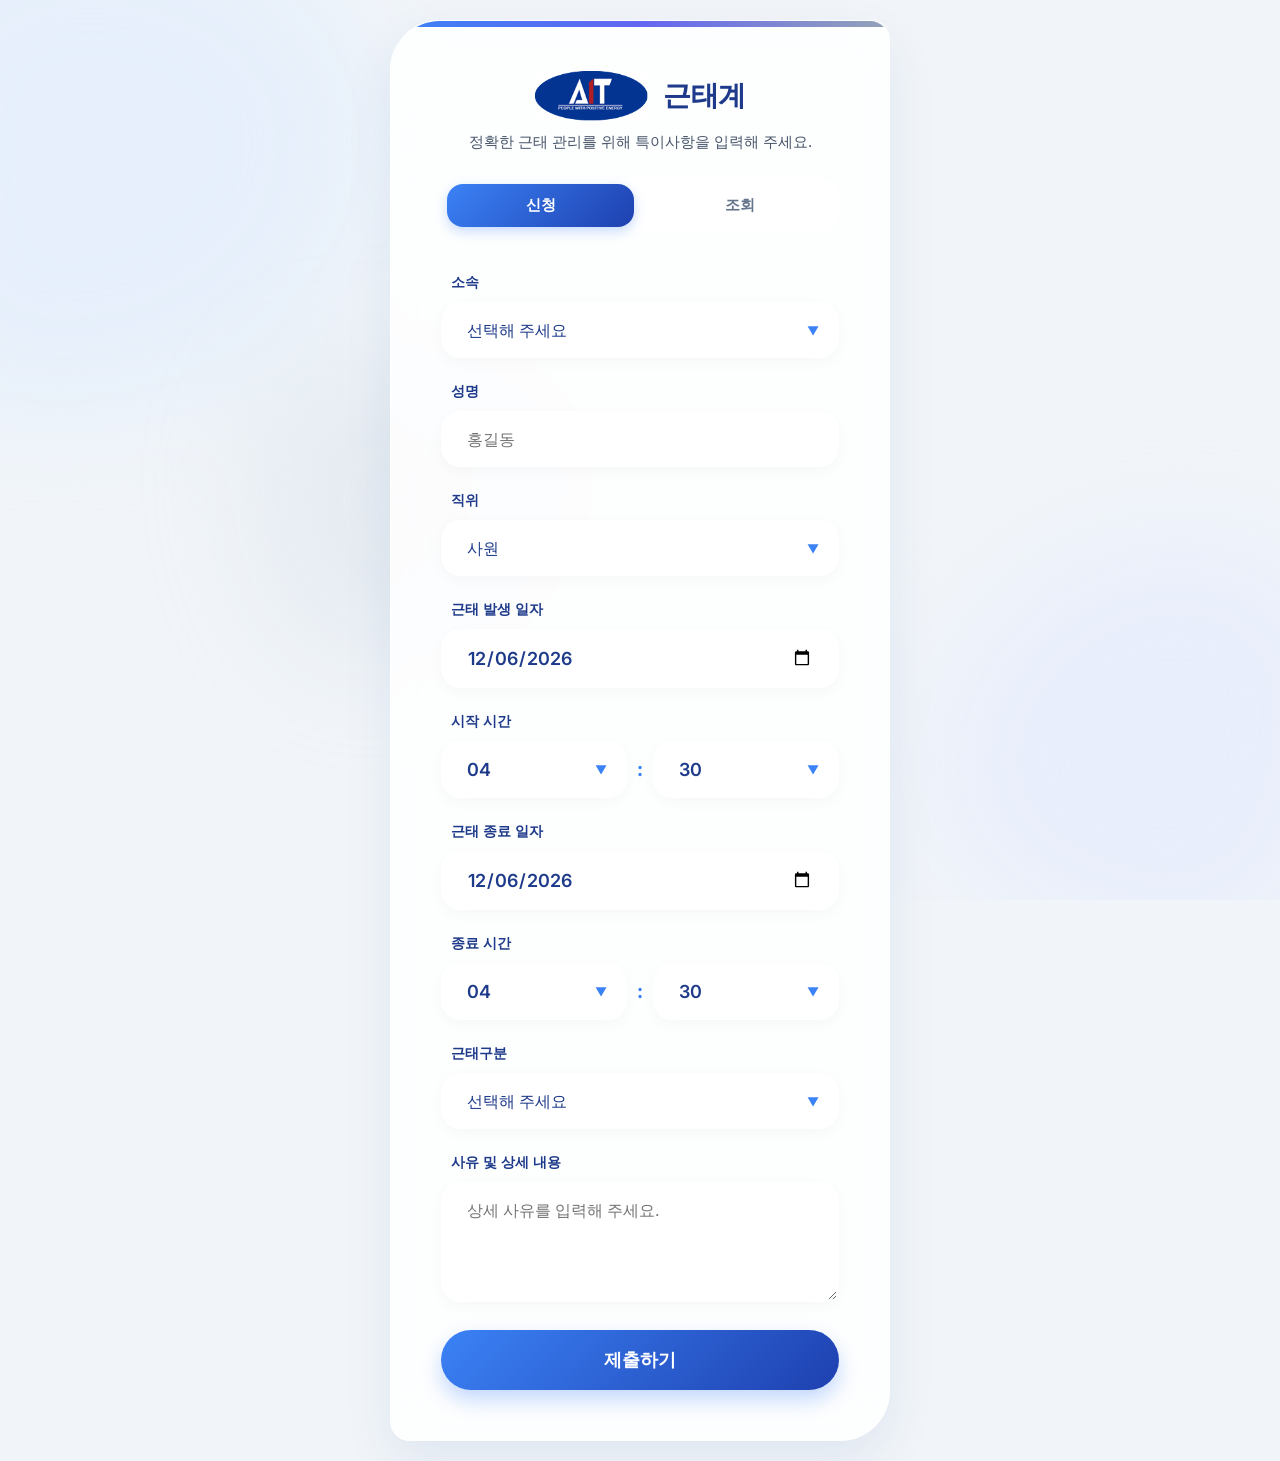
==== commit 97ed7b71: "Restore 근태계 site (revert to b49c95f content)" ====
--- a/index.html
+++ b/index.html
@@ -1,563 +1,296 @@
-<!DOCTYPE html>
-<html lang="ko">
-<head>
-  <meta charset="UTF-8">
-  <meta name="viewport" content="width=device-width, initial-scale=1.0">
-  <title>공정문서 관리시스템</title>
-  <link rel="icon" href="data:,">
-<link rel="stylesheet" href="style.css?v=20260908defectsubtab1">
-<script>
-  (function() {
-    const token = localStorage.getItem('ait_token');
-    const exp   = parseInt(localStorage.getItem('ait_token_exp') || '0');
-    if (!token || exp <= Date.now()) {
-      localStorage.removeItem('ait_token');
-      localStorage.removeItem('ait_token_exp');
-      localStorage.removeItem('ait_user');
-      window.location.replace('login.html');
-    }
-  })();
-</script>
-</head>
-<body>
-
-<div class="app-layout">
-
-  <!-- ── 좌측 사이드바 ── -->
-  <aside class="sidebar">
-    <div class="sidebar-logo">
-      <img src="AIT_로고_투명배경.png" alt="AIT" class="sidebar-logo-img">
-      <div class="sidebar-logo-text">공정문서<br>관리시스템</div>
-    </div>
-
-    <div class="sidebar-car">
-      <label class="sidebar-car-label">아이템 선택</label>
-      <select class="sidebar-sel" id="car-sel" onchange="onCarChange(this)"></select>
-    </div>
-
-    <nav class="sidebar-nav">
-      <div class="nav-item active" data-tab="cp" onclick="showTab('cp',this)">
-        <span class="nav-icon">📋</span>
-        <span class="nav-label">CP (관리계획서)</span>
-      </div>
-      <div class="nav-item" data-tab="ws" onclick="showTab('ws',this)">
-        <span class="nav-icon">📄</span>
-        <span class="nav-label">작업표준서</span>
-      </div>
-      <div class="nav-item" data-tab="daily" onclick="showTab('daily',this)">
-        <span class="nav-icon">🔧</span>
-        <span class="nav-label">설비일상점검표</span>
-      </div>
-      <div class="nav-item" data-tab="imf" onclick="showTab('imf',this)">
-        <span class="nav-icon">🔍</span>
-        <span class="nav-label">초중종물</span>
-      </div>
-      <div class="nav-item" data-tab="spc" onclick="showTab('spc',this)">
-        <span class="nav-icon">📈</span>
-        <span class="nav-label">SPC 관리도</span>
-      </div>
-      <div class="nav-item" data-tab="ms" onclick="showTab('ms',this)">
-        <span class="nav-icon">🎯</span>
-        <span class="nav-label">마스터샘플</span>
-      </div>
-      <div class="nav-item" data-tab="spec" onclick="showTab('spec',this)">
-        <span class="nav-icon">📊</span>
-        <span class="nav-label">사양표</span>
-      </div>
-      <div class="nav-item" data-tab="insp" onclick="showTab('insp',this)">
-        <span class="nav-icon">📐</span>
-        <span class="nav-label">공정검사기준서</span>
-      </div>
-      <div class="nav-item" data-tab="qpoint" onclick="showTab('qpoint',this)">
-        <span class="nav-icon">⚠</span>
-        <span class="nav-label">Q-Point</span>
-      </div>
-      <div class="nav-item" data-tab="defect" onclick="showTab('defect',this)">
-        <span class="nav-icon">🚨</span>
-        <span class="nav-label">부적합품현황</span>
-      </div>
-    </nav>
-
-    <div class="sidebar-user" style="padding:10px 12px;border-top:1px solid var(--border)">
-      <div id="sidebar-user-name" style="font-size:12px;font-weight:600;color:var(--text1);white-space:nowrap;overflow:hidden;text-overflow:ellipsis"></div>
-      <div style="display:flex;align-items:center;justify-content:space-between;margin-top:3px">
-        <span id="sidebar-user-role" style="font-size:10px;background:#eff6ff;color:#2563eb;border-radius:4px;padding:1px 6px;font-weight:600"></span>
-        <button onclick="(function(){localStorage.removeItem('ait_token');localStorage.removeItem('ait_token_exp');localStorage.removeItem('ait_user');window.location.replace('login.html');})()" style="font-size:10px;color:#94a3b8;background:none;border:none;cursor:pointer;padding:0">로그아웃</button>
-      </div>
-    </div>
-
-    <div class="sidebar-footer">
-      <button class="btn btn-sm sidebar-btn" onclick="openCarModal()">⚙ 아이템관리</button>
-      <button id="btn-settings" class="btn btn-sm sidebar-btn" onclick="openSettingsModal()">⚙ 설정</button>
-    </div>
-    <div id="sidebar-reset-btn" style="display:none;padding:8px 12px;border-top:1px solid var(--border)">
-      <button class="btn btn-sm sidebar-btn" onclick="(function(){if(typeof getMyRole==='function'&&getMyRole()!=='admin'){alert('관리자 권한이 필요합니다.');return;}resetAllData();})()" style="width:100%;color:#f87171;border-color:rgba(248,113,113,.4)">🗑 전체 초기화</button>
-    </div>
-  </aside>
-
-  <!-- ── 메인 콘텐츠 ── -->
-  <main class="main-content">
-    <div id="pane-cp" class="pane active"></div>
-    <div id="pane-ws" class="pane"></div>
-    <div id="pane-daily" class="pane"></div>
-    <div id="pane-imf" class="pane"></div>
-    <div id="pane-spc" class="pane"></div>
-    <div id="pane-ms" class="pane"></div>
-    <div id="pane-spec" class="pane"></div>
-    <div id="pane-insp" class="pane"></div>
-    <div id="pane-qpoint" class="pane"></div>
-    <div id="pane-defect" class="pane"></div>
-  </main>
-
-</div>
-
-<!-- ── 라이트박스 모달 ── -->
-<div class="lightbox" id="lightbox" onclick="closeLightbox()">
-  <button class="lightbox-close" onclick="closeLightbox()">✕</button>
-  <div class="lightbox-box" id="lightbox-box"></div>
-  <div class="lightbox-caption" id="lightbox-caption"></div>
-  <div style="color:rgba(255,255,255,.45);font-size:13px">클릭하거나 ESC를 눌러 닫기</div>
-</div>
-
-<!-- ── 차종 관리 모달 ── -->
-<div class="car-modal-overlay" id="car-modal">
-  <div class="car-modal">
-    <div class="car-modal-hd">
-      <h4>아이템 관리</h4>
-      <button class="btn btn-ghost btn-sm" onclick="closeCarModal()">✕</button>
-    </div>
-    <div class="car-list" id="car-list"></div>
-    <div class="car-add-row">
-      <input id="car-add-input" type="text" placeholder="새 아이템명 입력 (예: SP2 ROOM)"
-             onkeydown="if(event.key==='Enter')addCar()">
-      <button class="btn btn-primary btn-sm" onclick="addCar()">＋ 추가</button>
-    </div>
-  </div>
-</div>
-
-<!-- ── 품번/품명 모달 ── -->
-<div class="car-modal-overlay" id="part-modal">
-  <div class="car-modal" style="width:380px;max-width:96vw">
-    <div class="car-modal-hd">
-      <h4>품번 / 품명 등록</h4>
-      <button class="btn btn-ghost btn-sm" onclick="closePartModal()">✕</button>
-    </div>
-    <div style="padding:16px;display:flex;flex-direction:column;gap:12px">
-      <div style="display:flex;flex-direction:column;gap:4px">
-        <label style="font-size:11px;color:#6b7280;font-weight:600">차종</label>
-        <input id="part-modal-carmodel" type="text" placeholder="차종 입력 (예: GN7 FL)" style="border:1px solid var(--border);border-radius:6px;padding:7px 10px;font-size:13px;font-family:inherit">
-      </div>
-      <div style="display:flex;flex-direction:column;gap:4px">
-        <label style="font-size:11px;color:#6b7280;font-weight:600">품번</label>
-        <input id="part-modal-partno" type="text" placeholder="품번 입력" style="border:1px solid var(--border);border-radius:6px;padding:7px 10px;font-size:13px;font-family:inherit">
-      </div>
-      <div style="display:flex;flex-direction:column;gap:4px">
-        <label style="font-size:11px;color:#6b7280;font-weight:600">품명</label>
-        <input id="part-modal-partname" type="text" placeholder="품명 입력" style="border:1px solid var(--border);border-radius:6px;padding:7px 10px;font-size:13px;font-family:inherit" onkeydown="if(event.key==='Enter')savePartModal()">
-      </div>
-    </div>
-    <div class="car-add-row" style="justify-content:flex-end;gap:8px">
-      <button class="btn btn-ghost btn-sm" onclick="closePartModal()">취소</button>
-      <button class="btn btn-primary btn-sm" onclick="savePartModal()">저장</button>
-    </div>
-  </div>
-</div>
-
-<!-- ── CFT 모달 ── -->
-<div class="car-modal-overlay" id="cft-modal">
-  <div class="car-modal" style="width:520px;max-width:96vw">
-    <div class="car-modal-hd">
-      <h4>상호 기능원 (CFT)</h4>
-      <button class="btn btn-ghost btn-sm" onclick="closeCftModal()">✕</button>
-    </div>
-    <div style="padding:12px 16px;display:flex;flex-direction:column;gap:6px;max-height:60vh;overflow-y:auto" id="cft-list"></div>
-    <div class="car-add-row" style="flex-direction:column;gap:6px">
-      <div style="display:flex;gap:6px">
-        <input id="cft-role-input" type="text" placeholder="역할 (예: 설계개발)" style="flex:1;border:1px solid var(--border);border-radius:6px;padding:6px 8px;font-size:12px;font-family:inherit">
-        <input id="cft-name-input" type="text" placeholder="이름 (예: 홍길동 책임)" style="flex:2;border:1px solid var(--border);border-radius:6px;padding:6px 8px;font-size:12px;font-family:inherit" onkeydown="if(event.key==='Enter')addCftMember()">
-        <button class="btn btn-primary btn-sm" onclick="addCftMember()">＋ 추가</button>
-      </div>
-    </div>
-  </div>
-</div>
-
-<!-- ── 개정이력 모달 ── -->
-<div class="rev-modal-overlay" id="rev-modal">
-  <div class="rev-modal">
-    <div class="rev-modal-hd">
-      <div>
-        <div class="rev-modal-title">개정 이력</div>
-        <div class="rev-modal-sub" id="rev-modal-car"></div>
-      </div>
-      <button onclick="closeRevModal()" style="background:none;border:none;color:rgba(255,255,255,.8);cursor:pointer;font-size:18px;padding:2px 6px;line-height:1">✕</button>
-    </div>
-    <div class="rev-modal-body">
-      <table class="rev-tbl">
-        <thead>
-          <tr>
-            <th style="width:80px">Rev.</th>
-            <th style="width:88px">개정일</th>
-            <th>개정 내용</th>
-            <th style="width:90px">작성자</th>
-            <th style="width:90px">검토자</th>
-            <th style="width:90px">승인자</th>
-            <th style="width:40px"></th>
-          </tr>
-        </thead>
-        <tbody id="rev-modal-tbody"></tbody>
-      </table>
-    </div>
-  </div>
-</div>
-
-<!-- ── 서명 모달 ── -->
-<div class="rev-modal-overlay" id="sign-modal" style="z-index:3100">
-  <div class="rev-modal" style="max-width:430px">
-    <div class="rev-modal-hd">
-      <div class="rev-modal-title" id="sign-modal-title">서명</div>
-      <button onclick="closeSignModal()" style="background:none;border:none;color:rgba(255,255,255,.8);cursor:pointer;font-size:18px;padding:2px 6px;line-height:1">✕</button>
-    </div>
-    <div class="rev-modal-body" style="padding:20px">
-      <div style="margin-bottom:14px">
-        <label style="font-size:12px;color:var(--text2);display:block;margin-bottom:5px">이름</label>
-        <input id="sign-name-input" type="text" placeholder="이름 입력"
-          style="width:100%;padding:9px 12px;border:1px solid #d1d5db;border-radius:6px;font-size:14px;box-sizing:border-box;outline:none;font-family:inherit">
-      </div>
-      <div style="font-size:12px;color:var(--text2);margin-bottom:6px">서명 (아래에 직접 그려주세요)</div>
-      <div style="border:1.5px solid #d1d5db;border-radius:8px;background:#fff;overflow:hidden">
-        <canvas id="sign-canvas" width="390" height="160"
-          style="display:block;width:100%;touch-action:none;cursor:crosshair"></canvas>
-      </div>
-      <div style="display:flex;gap:8px;margin-top:14px;justify-content:flex-end">
-        <button onclick="signClear()"
-          style="padding:8px 16px;border:1px solid #d1d5db;background:#fff;border-radius:6px;cursor:pointer;font-size:13px;color:#374151">지우기</button>
-        <button class="sign-save-btn" onclick="signSave()"
-          style="padding:8px 22px;background:#2563eb;color:#fff;border:none;border-radius:6px;cursor:pointer;font-size:13px;font-weight:600">저장</button>
-      </div>
-    </div>
-  </div>
-</div>
-
-<!-- ── 작업표준서 개정 확인 모달 (CP 스타일 경고모달) ── -->
-<div class="car-modal-overlay" id="ws-rev-modal" style="z-index:3200">
-  <div class="car-modal" style="width:420px;max-width:96vw;padding:0;overflow:hidden">
-    <div style="background:#1e3264;color:#fff;padding:14px 18px;display:flex;align-items:center;gap:10px">
-      <div style="flex:1">
-        <div style="font-size:16px;font-weight:700">개정이력 등록</div>
-        <div id="ws-rev-modal-sub" style="font-size:12px;color:rgba(255,255,255,.65);margin-top:2px"></div>
-      </div>
-      <button onclick="_wsRevModalClose()" style="background:none;border:none;color:rgba(255,255,255,.8);cursor:pointer;font-size:18px;padding:2px 6px;line-height:1">✕</button>
-    </div>
-    <div style="padding:18px;display:flex;flex-direction:column;gap:12px">
-      <div id="ws-rev-modal-msg" style="font-size:13.5px;color:#374151;line-height:1.5"></div>
-      <div style="display:flex;flex-direction:column;gap:5px">
-        <label style="font-size:11px;color:#6b7280;font-weight:600">개정 내용</label>
-        <input id="ws-rev-modal-desc" type="text" placeholder="예: 안전수칙 문구 수정"
-          style="border:1px solid var(--border);border-radius:8px;padding:9px 12px;font-size:14px;font-family:inherit"
-          onkeydown="if(event.key==='Enter')_wsRevModalConfirm(true)">
-      </div>
-    </div>
-    <div style="display:flex;gap:8px;padding:0 18px 18px;justify-content:flex-end">
-      <button onclick="_wsRevModalClose()" class="btn btn-ghost btn-sm">취소</button>
-      <button onclick="_wsRevModalConfirm(false)" class="btn btn-ghost btn-sm">저장만</button>
-      <button onclick="_wsRevModalConfirm(true)" class="btn btn-primary btn-sm">개정 등록</button>
-    </div>
-  </div>
-</div>
-
-<!-- ── CP 항목 추가 모달 ── -->
-<!-- ── CP 차종 탭 추가/수정 모달 ── -->
-<div class="car-modal-overlay" id="cp-variant-modal">
-  <div class="car-modal" style="width:400px;max-width:96vw">
-    <div class="car-modal-hd">
-      <h4 id="cp-var-modal-title">차종 탭 추가</h4>
-      <button class="btn btn-ghost btn-sm" onclick="_cpCloseVarModal()">✕</button>
-    </div>
-    <div style="padding:18px 18px 6px;display:flex;flex-direction:column;gap:14px">
-      <div style="display:flex;flex-direction:column;gap:5px">
-        <label style="font-size:11px;color:#6b7280;font-weight:600">탭 이름 (차종)</label>
-        <input id="cp-var-modal-name" type="text" placeholder="예: GN7PE"
-          style="border:1px solid var(--border);border-radius:8px;padding:9px 12px;font-size:14px;font-family:inherit"
-          onkeydown="if(event.key==='Enter')_cpVarModalSubmit()">
-      </div>
-      <label id="cp-var-modal-copyrow" style="display:flex;align-items:center;gap:8px;font-size:12.5px;color:#374151;cursor:pointer;user-select:none">
-        <input type="checkbox" id="cp-var-modal-copy" checked style="accent-color:#1e3264;width:16px;height:16px">
-        공통 항목을 복사해서 시작 <span style="color:#9ca3af">(권장)</span>
-      </label>
-      <button id="cp-var-modal-copybtn" onclick="_cpVarModalCopyCommon()"
-        style="display:none;align-items:center;justify-content:center;gap:6px;background:#eef3ff;border:1px solid #c4cedf;color:#1e3264;border-radius:8px;padding:9px;font-size:12.5px;font-weight:600;cursor:pointer">⧉ 공통 내용을 이 탭으로 복사</button>
-      <div id="cp-var-modal-err" style="display:none;color:#ef4444;font-size:11.5px;font-weight:600"></div>
-    </div>
-    <div class="car-add-row" style="justify-content:flex-end;gap:8px;align-items:center">
-      <button id="cp-var-modal-del" class="btn btn-ghost btn-sm" onclick="_cpVarModalDelete()"
-        style="display:none;color:#ef4444;border-color:rgba(239,68,68,.4);margin-right:auto">삭제</button>
-      <button class="btn btn-ghost btn-sm" onclick="_cpCloseVarModal()">취소</button>
-      <button class="btn btn-primary btn-sm" id="cp-var-modal-ok" onclick="_cpVarModalSubmit()">추가</button>
-    </div>
-  </div>
-</div>
-
-<div class="car-modal-overlay" id="cp-add-modal">
-  <div class="car-modal" style="width:580px;max-width:96vw">
-    <div class="car-modal-hd">
-      <h4>CP 항목 추가</h4>
-      <button class="btn btn-ghost btn-sm" onclick="closeCpAddModal()">✕</button>
-    </div>
-    <div style="padding:16px;display:grid;grid-template-columns:1fr 1fr;gap:10px;max-height:72vh;overflow-y:auto">
-      <div style="grid-column:1/-1">
-        <label style="font-size:11px;color:var(--text3);font-weight:600;display:block;margin-bottom:3px">공정 그룹 선택</label>
-        <select id="cpa-group" onchange="onCpaGroupChange(this)" style="width:100%;border:1px solid var(--border);border-radius:6px;padding:6px 8px;font-size:12px;font-family:inherit"></select>
-      </div>
-      <div>
-        <label style="font-size:11px;color:var(--text3);font-weight:600;display:block;margin-bottom:3px">공정번호</label>
-        <input id="cpa-proc-no" type="text" style="width:100%;border:1px solid var(--border);border-radius:6px;padding:6px 8px;font-size:12px;font-family:inherit">
-      </div>
-      <div>
-        <label style="font-size:11px;color:var(--text3);font-weight:600;display:block;margin-bottom:3px">공정명</label>
-        <input id="cpa-proc-name" type="text" style="width:100%;border:1px solid var(--border);border-radius:6px;padding:6px 8px;font-size:12px;font-family:inherit">
-      </div>
-      <div>
-        <label style="font-size:11px;color:var(--text3);font-weight:600;display:block;margin-bottom:3px">설비명</label>
-        <input id="cpa-equip" type="text" style="width:100%;border:1px solid var(--border);border-radius:6px;padding:6px 8px;font-size:12px;font-family:inherit">
-      </div>
-      <div>
-        <label style="font-size:11px;color:var(--text3);font-weight:600;display:block;margin-bottom:3px">MAIN/SUB</label>
-        <select id="cpa-mainsub" style="width:100%;border:1px solid var(--border);border-radius:6px;padding:6px 8px;font-size:12px;font-family:inherit">
-          <option>MAIN</option><option>SUB</option><option>외주</option>
-        </select>
-      </div>
-      <div>
-        <label style="font-size:11px;color:var(--text3);font-weight:600;display:block;margin-bottom:3px">특별특성</label>
-        <input id="cpa-special" type="text" placeholder="—" style="width:100%;border:1px solid var(--border);border-radius:6px;padding:6px 8px;font-size:12px;font-family:inherit">
-      </div>
-      <div>
-        <label style="font-size:11px;color:var(--text3);font-weight:600;display:block;margin-bottom:3px">F/PF</label>
-        <input id="cpa-fpf" type="text" placeholder="—" style="width:100%;border:1px solid var(--border);border-radius:6px;padding:6px 8px;font-size:12px;font-family:inherit">
-      </div>
-      <div>
-        <label style="font-size:11px;color:var(--text3);font-weight:600;display:block;margin-bottom:3px">구분</label>
-        <select id="cpa-cat" style="width:100%;border:1px solid var(--border);border-radius:6px;padding:6px 8px;font-size:12px;font-family:inherit">
-          <option>제품</option><option>공정</option>
-        </select>
-      </div>
-      <div style="grid-column:1/-1">
-        <label style="font-size:11px;color:var(--text3);font-weight:600;display:block;margin-bottom:3px">관리항목 <span style="color:var(--red)">*</span></label>
-        <input id="cpa-item" type="text" style="width:100%;border:1px solid var(--border);border-radius:6px;padding:6px 8px;font-size:12px;font-family:inherit">
-      </div>
-      <div style="grid-column:1/-1">
-        <label style="font-size:11px;color:var(--text3);font-weight:600;display:block;margin-bottom:3px">규격/관리기준</label>
-        <input id="cpa-spec" type="text" style="width:100%;border:1px solid var(--border);border-radius:6px;padding:6px 8px;font-size:12px;font-family:inherit">
-      </div>
-      <div>
-        <label style="font-size:11px;color:var(--text3);font-weight:600;display:block;margin-bottom:3px">확인방법</label>
-        <select id="cpa-method" style="width:100%;border:1px solid var(--border);border-radius:6px;padding:6px 8px;font-size:12px;font-family:inherit">
-          <option>육안</option><option>지시값기록</option><option>측정기</option><option>다이얼게이지</option><option>전하량측정기</option><option>에어건</option>
-        </select>
-      </div>
-      <div>
-        <label style="font-size:11px;color:var(--text3);font-weight:600;display:block;margin-bottom:3px">주기</label>
-        <select id="cpa-cycle" style="width:100%;border:1px solid var(--border);border-radius:6px;padding:6px 8px;font-size:12px;font-family:inherit">
-          <option>전수</option><option>시업 시</option><option>1회/주</option><option>1개월</option><option>LOT별</option>
-        </select>
-      </div>
-      <div>
-        <label style="font-size:11px;color:var(--text3);font-weight:600;display:block;margin-bottom:3px">관리방안</label>
-        <select id="cpa-plan" style="width:100%;border:1px solid var(--border);border-radius:6px;padding:6px 8px;font-size:12px;font-family:inherit">
-          <option>작업표준서</option><option>설비일상점검표</option><option>QC기준서</option><option>FMEA</option><option>SOP</option>
-        </select>
-      </div>
-      <div>
-        <label style="font-size:11px;color:var(--text3);font-weight:600;display:block;margin-bottom:3px">관리주체</label>
-        <select id="cpa-owner" style="width:100%;border:1px solid var(--border);border-radius:6px;padding:6px 8px;font-size:12px;font-family:inherit">
-          <option>생산</option><option>품질</option><option>설비</option>
-        </select>
-      </div>
-      <div style="grid-column:1/-1">
-        <label style="font-size:11px;color:var(--text3);font-weight:600;display:block;margin-bottom:3px">이상조치</label>
-        <input id="cpa-action" type="text" placeholder="부적합 격리/관리자 통보" style="width:100%;border:1px solid var(--border);border-radius:6px;padding:6px 8px;font-size:12px;font-family:inherit">
-      </div>
-      <div style="grid-column:1/-1">
-        <label style="font-size:11px;color:var(--text3);font-weight:600;display:block;margin-bottom:3px">비고</label>
-        <input id="cpa-note" type="text" style="width:100%;border:1px solid var(--border);border-radius:6px;padding:6px 8px;font-size:12px;font-family:inherit">
-      </div>
-    </div>
-    <div class="car-add-row" style="justify-content:flex-end;gap:8px">
-      <button class="btn btn-ghost btn-sm" onclick="closeCpAddModal()">취소</button>
-      <button class="btn btn-primary btn-sm" onclick="submitCpAddModal()">추가</button>
-    </div>
-  </div>
-</div>
-
-
-<!-- ── 설정 모달 ── -->
-<div class="car-modal-overlay" id="settings-modal">
-  <div class="car-modal" style="width:380px;max-width:96vw">
-    <div class="car-modal-hd">
-      <h4>설정</h4>
-      <button class="btn btn-ghost btn-sm" onclick="closeSettingsModal()">✕</button>
-    </div>
-    <div style="padding:16px 18px;display:flex;flex-direction:column;gap:16px">
-      <div>
-        <div style="font-size:13px;font-weight:700;color:#1e3264;margin-bottom:12px;padding-bottom:8px;border-bottom:1px solid #e5e7eb">편집 모드 비밀번호 변경</div>
-        <div style="display:flex;flex-direction:column;gap:10px">
-          <div>
-            <label style="font-size:11px;color:#6b7280;font-weight:600;display:block;margin-bottom:4px">새 비밀번호</label>
-            <input id="settings-new-pw" type="password" placeholder="새 비밀번호 입력"
-              style="width:100%;border:1px solid #d1d5db;border-radius:6px;padding:9px 12px;font-size:13px;font-family:inherit;outline:none;box-sizing:border-box"
-              onfocus="this.style.borderColor='#1e3264'" onblur="this.style.borderColor='#d1d5db'">
-          </div>
-          <div>
-            <label style="font-size:11px;color:#6b7280;font-weight:600;display:block;margin-bottom:4px">비밀번호 확인</label>
-            <input id="settings-new-pw2" type="password" placeholder="새 비밀번호 재입력"
-              style="width:100%;border:1px solid #d1d5db;border-radius:6px;padding:9px 12px;font-size:13px;font-family:inherit;outline:none;box-sizing:border-box"
-              onfocus="this.style.borderColor='#1e3264'" onblur="this.style.borderColor='#d1d5db'"
-              onkeydown="if(event.key==='Enter')saveSettingsPw()">
-          </div>
-        </div>
-      </div>
-      <div>
-        <div style="font-size:13px;font-weight:700;color:#1e3264;margin-bottom:12px;padding-bottom:8px;border-bottom:1px solid #e5e7eb">고객모드</div>
-        <label style="display:flex;align-items:center;justify-content:space-between;gap:10px;cursor:pointer">
-          <span style="font-size:12.5px;color:#374151">활성화 시 고객 앞에서 부적합품현황 탭을 숨깁니다</span>
-          <input type="checkbox" id="settings-customer-mode" onchange="toggleCustomerMode(this.checked)" style="width:36px;height:20px;accent-color:#1e3264;flex-shrink:0">
-        </label>
-      </div>
-    </div>
-    <div style="padding:12px 18px;background:#f9fafb;border-top:1px solid #e5e7eb;display:flex;justify-content:flex-end;gap:8px">
-      <button class="btn btn-ghost btn-sm" onclick="closeSettingsModal()">취소</button>
-      <button class="btn btn-primary btn-sm" onclick="saveSettingsPw()">저장</button>
-    </div>
-  </div>
-</div>
-
-<script src="js/api.js?v=20260909cumulative1"></script>
-<script src="js/cp.js?v=20260729variantfix1"></script>
-<script src="js/main.js?v=20260908defectsubtab1"></script>
-<script src="js/ws.js?v=20260523a"></script>
-<script src="js/spc.js?v=20260731ucl1"></script>
-<script src="js/print_cp_gentex.js?v=20260812revsplit1"></script>
-<script src="js/defect.js?v=20260909cumulative1"></script>
-
-<!-- 탭 콘텐츠 fetch 로드 -->
-<script>
-const TABS = ['cp','ws','daily','imf','spc','ms','spec','insp','qpoint','defect'];
-const loaded = {};
-async function loadTab(id) {
-  if (loaded[id]) return;
-  try {
-    const res = await fetch(`tabs/${id}.html?v=${Date.now()}`);
-    const html = await res.text();
-    const pane = document.getElementById('pane-' + id);
-    pane.innerHTML = '';
-    const frag = document.createRange().createContextualFragment(html);
-    pane.appendChild(frag);
-    if (id === 'cp') initCpEventListeners();
-    loaded[id] = true;
-    if (typeof loadCarContent === 'function') loadCarContent(id);
-    updateMonthLabel(id);
-    updateRevDisplay(id);
-  } catch(e) {
-    console.warn('탭 로드 실패:', id, e);
-  }
-}
-document.addEventListener('DOMContentLoaded', async () => {
-  await initCars();
-  if (typeof applyRoleUI === 'function') applyRoleUI();
-  loadTab('cp');
-});
-const _origShowTab = window.showTab;
-window.showTab = function(id, el) {
-  const editPane = document.querySelector('.pane.active.edit-mode');
-  if (editPane) {
-    const curId = editPane.id.replace('pane-', '');
-    if (curId === id) { _origShowTab(id, el); loadTab(id); return; }
-    const ans = confirm('편집 중인 내용이 있습니다.\n\n[확인] 저장하고 이동\n[취소] 이동 취소');
-    if (!ans) return;
-    if (typeof saveDocument === 'function') saveDocument(curId);
-  }
-  _origShowTab(id, el);
-  loadTab(id);
-};
-
-/* ── 라이트박스 ── */
-window.openLightbox = function(src, caption) {
-  var box = document.getElementById('lightbox-box');
-  var cap = document.getElementById('lightbox-caption');
-  if (!box) return;
-  box.innerHTML = '<img src="' + src + '" style="width:100%;height:100%;object-fit:contain;display:block">';
-  if (cap) cap.textContent = caption || '';
-  document.getElementById('lightbox').classList.add('open');
-  document.body.style.overflow = 'hidden';
-};
-window.closeLightbox = function() {
-  document.getElementById('lightbox').classList.remove('open');
-  document.body.style.overflow = '';
-};
-document.addEventListener('keydown', function(e) {
-  if (e.key === 'Escape') window.closeLightbox();
-});
-</script>
-
-<!-- ── Toast 컨테이너 ── -->
-<div id="toast-container"></div>
-
-<!-- ── 저장 중 indicator (헤더 우측 삽입 대상) ── -->
-<div id="saving-indicator">저장 중...</div>
-
-<!-- ── 미입력/스펙이탈 경고 모달 ── -->
-<div id="spec-warn-modal" style="display:none;position:fixed;inset:0;background:rgba(0,0,0,.55);z-index:10000;align-items:center;justify-content:center">
-  <div style="background:#fff;border-radius:12px;box-shadow:0 8px 40px rgba(0,0,0,.3);width:min(480px,92vw);overflow:hidden">
-    <div style="background:#fef3c7;padding:16px 20px;display:flex;align-items:center;gap:12px;border-bottom:2px solid #fcd34d">
-      <span style="font-size:26px;line-height:1">&#x26A0;&#xFE0F;</span>
-      <h4 style="font-size:15px;font-weight:700;color:#92400e;margin:0;flex:1">확인 필요</h4>
-      <button onclick="document.getElementById('spec-warn-modal').style.display='none'" style="background:none;border:none;font-size:20px;cursor:pointer;color:#a16207;line-height:1">&#x2715;</button>
-    </div>
-    <div style="padding:20px 22px">
-      <p style="font-size:14px;color:#1f2937;line-height:1.8;margin:0 0 12px">
-        미입력 또는 스펙 범위에 벗어나는 값이 있습니다.<br>
-        <strong>다시 확인해주세요.</strong><br>
-        지속발생시 관리자에게 전달해 조치받으세요.
-      </p>
-      <div id="spec-warn-detail" style="display:none;background:#fafafa;border:1px solid #e5e7eb;border-radius:6px;padding:8px 12px;max-height:160px;overflow-y:auto"></div>
-    </div>
-    <div style="padding:12px 20px;border-top:1px solid #e5e7eb;display:flex;justify-content:flex-end;gap:8px">
-      <button id="spec-warn-cancel-btn" style="padding:8px 18px;background:#f3f4f6;color:#374151;border:1px solid #d1d5db;border-radius:6px;font-size:13px;font-weight:600;cursor:pointer">닫고 확인하기</button>
-      <button id="spec-warn-save-btn" style="padding:8px 18px;background:#d97706;color:#fff;border:none;border-radius:6px;font-size:13px;font-weight:600;cursor:pointer">그래도 저장</button>
-    </div>
-  </div>
-</div>
-<script>
-window._showSpecWarnModal = function(issues, onSave) {
-  var modal = document.getElementById('spec-warn-modal');
-  var detail = document.getElementById('spec-warn-detail');
-  var cancelBtn = document.getElementById('spec-warn-cancel-btn');
-  var saveBtn = document.getElementById('spec-warn-save-btn');
-  if (!modal) return;
-  if (issues && issues.length > 0) {
-    detail.innerHTML = issues.map(function(iss) {
-      var typeLabel = iss.type === 'empty'
-        ? '<span style="color:#dc2626;font-weight:700;font-size:11px;background:#fee2e2;padding:1px 6px;border-radius:3px">미입력</span>'
-        : '<span style="color:#d97706;font-weight:700;font-size:11px;background:#fef3c7;padding:1px 6px;border-radius:3px">스펙이탈</span>';
-      var extra = (iss.type === 'outofspec' && iss.val)
-        ? '<span style="color:#6b7280;font-size:11px;margin-left:4px">(입력: ' + iss.val + ' / 기준: ' + (iss.std||'') + ')</span>'
-        : '';
-      return '<div style="display:flex;align-items:center;gap:8px;padding:4px 0;border-bottom:1px solid #f0f0f0;font-size:12px">'
-        + typeLabel + '<span style="flex:1;color:#374151">' + (iss.name||'') + '</span>' + extra + '</div>';
-    }).join('');
-    detail.style.display = '';
-  } else {
-    detail.style.display = 'none';
-  }
-  modal.style.display = 'flex';
-  var close = function() { modal.style.display = 'none'; };
-  cancelBtn.onclick = close;
-  saveBtn.onclick = async function() {
-    close();
-    if (typeof onSave === 'function') await onSave();
-  };
-  modal.onclick = function(e) { if (e.target === modal) close(); };
-};
-</script>
-
-</body>
-</html>
+﻿<!DOCTYPE html>
+<html lang="ko">
+
+<head>
+    <meta charset="UTF-8">
+    <meta name="viewport" content="width=device-width, initial-scale=1.0">
+    <title>근태계</title>
+    <meta name="description" content="근태 관리 시스템">
+
+    <!-- Google Fonts -->
+    <link rel="preconnect" href="https://fonts.googleapis.com">
+    <link rel="preconnect" href="https://fonts.gstatic.com" crossorigin>
+    <link href="https://fonts.googleapis.com/css2?family=Inter:wght@300;400;500;600;700&display=swap" rel="stylesheet">
+
+    <link rel="stylesheet" href="style.css">
+</head>
+
+<body>
+    <div class="background-shapes">
+        <div class="shape shape-1"></div>
+        <div class="shape shape-2"></div>
+        <div class="shape shape-3"></div>
+    </div>
+
+    <main class="container">
+        <header class="header">
+            <div class="header-content">
+                <img src="ait-logo.png" alt="AIT Logo" class="logo">
+                <h1>근태계</h1>
+            </div>
+            <p id="headerDescription">정확한 근태 관리를 위해 특이사항을 입력해 주세요.</p>
+
+            <!-- 탭 네비게이션 -->
+            <div class="tabs">
+                <button type="button" class="tab-btn active" data-tab="submit">신청</button>
+                <button type="button" class="tab-btn" data-tab="lookup">조회</button>
+            </div>
+        </header>
+
+        <!-- 신청 섹션 -->
+        <div id="submitSection" class="tab-content active">
+            <form id="attendanceForm" class="attendance-form">
+                <div class="form-group">
+                    <label for="department">소속</label>
+                    <div class="select-wrapper">
+                        <select id="department" name="department" required>
+                            <option value="" disabled selected>선택해 주세요</option>
+                            <option value="생산관리팀">생산관리팀</option>
+                            <option value="품질관리팀">품질관리팀</option>
+                            <option value="SCM팀">SCM팀</option>
+                            <option value="사출기술팀">사출기술팀</option>
+                            <option value="영업물류팀">영업물류팀</option>
+                            <option value="미화">미화</option>
+                        </select>
+                    </div>
+                </div>
+
+                <div class="form-group">
+                    <label for="name">성명</label>
+                    <input type="text" id="name" name="name" placeholder="홍길동" required>
+                </div>
+
+                <div class="form-group">
+                    <label for="position">직위</label>
+                    <div class="select-wrapper">
+                        <select id="position" name="position" required>
+                            <option value="사원">사원</option>
+                            <option value="주임">주임</option>
+                            <option value="대리">대리</option>
+                            <option value="과장">과장</option>
+                            <option value="차장">차장</option>
+                            <option value="부장">부장</option>
+                        </select>
+                    </div>
+                </div>
+
+                <div class="form-group">
+                    <label for="startDate">근태 발생 일자</label>
+                    <input type="date" id="startDate" name="startDate" required>
+                </div>
+
+                <div class="form-group">
+                    <label>시작 시간</label>
+                    <div class="time-input-wrapper">
+                        <div class="select-wrapper time-select">
+                            <select id="startHour" name="startHour" required>
+                                <option value="">시</option>
+                            </select>
+                        </div>
+                        <span class="time-separator">:</span>
+                        <div class="select-wrapper time-select">
+                            <select id="startMinute" name="startMinute" required>
+                                <option value="">분</option>
+                            </select>
+                        </div>
+                    </div>
+                </div>
+
+                <div class="form-group">
+                    <label for="endDate">근태 종료 일자</label>
+                    <input type="date" id="endDate" name="endDate" required>
+                </div>
+
+                <div class="form-group">
+                    <label>종료 시간</label>
+                    <div class="time-input-wrapper">
+                        <div class="select-wrapper time-select">
+                            <select id="endHour" name="endHour" required>
+                                <option value="">시</option>
+                            </select>
+                        </div>
+                        <span class="time-separator">:</span>
+                        <div class="select-wrapper time-select">
+                            <select id="endMinute" name="endMinute" required>
+                                <option value="">분</option>
+                            </select>
+                        </div>
+                    </div>
+                </div>
+
+                <div class="form-group">
+                    <label for="type">근태구분</label>
+                    <div class="select-wrapper">
+                        <select id="type" name="type" required>
+                            <option value="" disabled selected>선택해 주세요</option>
+                            <option value="잔업">잔업</option>
+                            <option value="특근">특근</option>
+                            <option value="야간">야간</option>
+                            <option value="결근">결근</option>
+                            <option value="조퇴">조퇴</option>
+                            <option value="지각">지각</option>
+                            <option value="외출">외출</option>
+                            <option value="연차">연차</option>
+                            <option value="반차">반차</option>
+                            <option value="경조">경조</option>
+                            <option value="조출">조출</option>
+                            <option value="근태누락">근태누락</option>
+                            <option value="휴직">휴직</option>
+                            <option value="자진퇴사">자진퇴사</option>
+                            <option value="권고사직">권고사직</option>
+                            <option value="취소">취소</option>
+                        </select>
+                    </div>
+                </div>
+
+                <div class="form-group">
+                    <label for="description">사유 및 상세 내용</label>
+                    <textarea id="description" name="description" rows="4" placeholder="상세 사유를 입력해 주세요."
+                        required></textarea>
+                </div>
+
+                <button type="submit" class="submit-btn">
+                    <span class="btn-text">제출하기</span>
+                    <span class="loader" style="display: none;"></span>
+                </button>
+            </form>
+
+            <div id="notification" class="notification hidden">
+                <p id="notificationMessage"></p>
+            </div>
+        </div>
+
+        <!-- 조회 섹션 -->
+        <div id="lookupSection" class="tab-content hidden">
+            <form id="lookupForm" class="lookup-form">
+                <div class="lookup-inputs">
+                    <div class="form-group">
+                        <label for="lookupDepartment">소속</label>
+                        <div class="select-wrapper">
+                            <select id="lookupDepartment" name="lookupDepartment" required>
+                                <option value="" disabled selected>선택해 주세요</option>
+                                <option value="생산관리팀">생산관리팀</option>
+                                <option value="품질관리팀">품질관리팀</option>
+                                <option value="SCM팀">SCM팀</option>
+                                <option value="사출기술팀">사출기술팀</option>
+                                <option value="영업물류팀">영업물류팀</option>
+                                <option value="미화">미화</option>
+                            </select>
+                        </div>
+                    </div>
+                    <div class="form-group">
+                        <label for="lookupName">성명</label>
+                        <input type="text" id="lookupName" name="lookupName" placeholder="홍길동" required>
+                    </div>
+                    <div class="form-group">
+                        <label for="lookupStartDate">시작일</label>
+                        <input type="date" id="lookupStartDate" name="lookupStartDate">
+                    </div>
+                    <div class="form-group">
+                        <label for="lookupEndDate">종료일</label>
+                        <input type="date" id="lookupEndDate" name="lookupEndDate">
+                    </div>
+                    <button type="submit" class="lookup-btn">
+                        <span class="btn-text">조회</span>
+                        <span class="loader" style="display: none;"></span>
+                    </button>
+                </div>
+            </form>
+
+            <!-- 통계 카드 -->
+            <div class="stats-container hidden" id="statsContainer">
+                <div class="stats-cards">
+                    <div class="stat-card">
+                        <div class="stat-icon">📅</div>
+                        <div class="stat-content">
+                            <h3>연차 사용</h3>
+                            <div class="stat-value-wrapper">
+                                <span class="stat-value" id="annualLeaveCount">0</span>
+                                <span class="stat-label">회</span>
+                            </div>
+                        </div>
+                    </div>
+                    <div class="stat-card">
+                        <div class="stat-icon">⏰</div>
+                        <div class="stat-content">
+                            <h3>반차 사용</h3>
+                            <div class="stat-value-wrapper">
+                                <span class="stat-value" id="halfLeaveCount">0</span>
+                                <span class="stat-label">회</span>
+                            </div>
+                        </div>
+                    </div>
+                </div>
+            </div>
+
+            <!-- 조회 결과 테이블 -->
+            <div class="table-container hidden" id="tableContainer">
+                <h3 class="table-title">근태 신청 내역</h3>
+                <div class="table-wrapper">
+                    <table class="records-table">
+                        <thead>
+                            <tr>
+                                <th>날짜</th>
+                                <th>근태구분</th>
+
+
+                                <th>검토상태</th>
+                                <th>승인상태</th>
+                            </tr>
+                        </thead>
+                        <tbody id="recordsTableBody">
+                            <!-- 조회 결과가 여기에 표시됩니다 -->
+                        </tbody>
+                    </table>
+                </div>
+                <p class="no-records hidden" id="noRecords">조회된 근태 기록이 없습니다.</p>
+            </div>
+        </div>
+
+        <!-- 제출 확인 모달 -->
+        <div id="confirmModal" class="modal hidden">
+            <div class="modal-content">
+                <h2>제출 내용 확인</h2>
+                <p class="modal-description">아래 내용이 맞는지 확인해 주세요.</p>
+                <div class="confirm-details">
+                    <div class="detail-row">
+                        <span class="detail-label">소속:</span>
+                        <span class="detail-value" id="confirmDepartment"></span>
+                    </div>
+                    <div class="detail-row">
+                        <span class="detail-label">이름:</span>
+                        <span class="detail-value" id="confirmName"></span>
+                    </div>
+                    <div class="detail-row">
+                        <span class="detail-label">근태 발생일자:</span>
+                        <span class="detail-value" id="confirmStartDate"></span>
+                    </div>
+                    <div class="detail-row">
+                        <span class="detail-label">시작 시간:</span>
+                        <span class="detail-value" id="confirmStartTime"></span>
+                    </div>
+                    <div class="detail-row">
+                        <span class="detail-label">근태 종료일자:</span>
+                        <span class="detail-value" id="confirmEndDate"></span>
+                    </div>
+                    <div class="detail-row">
+                        <span class="detail-label">종료 시간:</span>
+                        <span class="detail-value" id="confirmEndTime"></span>
+                    </div>
+                    <div class="detail-row">
+                        <span class="detail-label">근태구분:</span>
+                        <span class="detail-value" id="confirmType"></span>
+                    </div>
+                </div>
+                <div class="modal-actions">
+                    <button type="button" class="modal-btn cancel-btn" id="cancelSubmit">취소</button>
+                    <button type="button" class="modal-btn confirm-btn" id="confirmSubmit">확인</button>
+                </div>
+            </div>
+        </div>
+    </main>
+
+    <script src="script.js?v=20251231115600"></script>
+</body>
+
+</html>
--- a/style.css
+++ b/style.css
@@ -1,368 +1,888 @@
-*,*::before,*::after{box-sizing:border-box;margin:0;padding:0}
-:root{
-  --bg:#f4f6fb;--surface:#fff;--border:#e2e8f0;
-  --primary:#3366ff;--primary-light:#edf3ff;
-  --green:#16a34a;--green-light:#edfdf3;
-  --red:#ef4444;--red-light:#fff1f2;
-  --orange:#f97316;--orange-light:#fff7ed;
-  --yellow:#f59e0b;--yellow-light:#fff8e7;
-  --gray:#6b7280;--gray-light:#f3f4f6;
-  --text:#111827;--text2:#4b5563;--text3:#9ca3af;
-  --shadow:0 2px 12px rgba(15,23,42,.08);
-  --r:12px;--rs:8px;
-}
-body{font-family:system-ui,-apple-system,'Segoe UI',sans-serif;background:var(--bg);color:var(--text);font-size:13px;height:100vh;overflow:hidden}
-
-/* ── 상단 헤더 ── */
-.hd{background:#fff;border-bottom:1px solid var(--border);padding:0 20px;display:flex;align-items:center;gap:16px;height:54px;position:sticky;top:0;z-index:100;box-shadow:var(--shadow)}
-.hd-logo{font-weight:800;font-size:16px;color:var(--primary);letter-spacing:-.5px;white-space:nowrap}
-.hd-logo-img{height:26px;object-fit:contain;display:block}
-.hd-sep{width:1px;height:20px;background:var(--border)}
-.hd-title{font-weight:600;font-size:13px;color:var(--text2)}
-.hd-spacer{flex:1}
-.hd-sel{border:1px solid var(--border);border-radius:var(--rs);padding:5px 10px;font-size:12px;font-family:'Inter',sans-serif;color:var(--text);background:#fff;cursor:pointer}
-.hd-month{display:flex;align-items:center;gap:6px}
-.hd-month button{background:none;border:1px solid var(--border);border-radius:6px;padding:4px 8px;cursor:pointer;font-size:12px;color:var(--text2)}
-.hd-month span{font-weight:600;font-size:13px;min-width:72px;text-align:center}
-.btn{display:inline-flex;align-items:center;gap:5px;padding:6px 12px;border-radius:var(--rs);border:none;cursor:pointer;font-size:12px;font-weight:600;font-family:'Inter',sans-serif}
-.btn-primary{background:var(--primary);color:#fff}
-.btn-ghost{background:transparent;border:1px solid var(--border);color:var(--text2)}
-.btn-sm{padding:4px 9px;font-size:11px}
-.btn:hover{opacity:.85}
-
-/* ── 탭 바 ── */
-.tabs{background:#fff;border-bottom:1px solid var(--border);padding:0 20px;display:flex;gap:2px;overflow-x:auto;position:sticky;top:54px;z-index:99}
-.tab{padding:12px 16px;font-size:12px;font-weight:600;color:var(--text3);border-bottom:2px solid transparent;cursor:pointer;white-space:nowrap}
-.tab.active{color:var(--primary);border-bottom-color:var(--primary)}
-.tab:hover:not(.active){color:var(--text2)}
-.tab.soon{opacity:.45;cursor:default}
-
-/* ── 콘텐츠 영역 ── */
-.content{padding:20px;max-width:1400px;margin:0 auto}
-.pane{display:none}
-.pane.active{display:block;flex:1;overflow:auto;min-height:0;padding:16px 20px}
-body.ait-customer-mode .nav-item[data-tab="defect"],
-body.ait-customer-mode #pane-defect{display:none!important}
-#pane-daily.active,#pane-ws.active,#pane-ms.active,#pane-insp.active,#pane-qpoint.active{padding:0}
-#pane-ms.active{display:flex;flex-direction:column;overflow:hidden}
-#pane-ms .tab-toolbar,#ms-expire-banner,#ms-sample-tab-bar,#ms-empty-state{flex-shrink:0}
-
-/* ── 카드 ── */
-.card{background:#fff;border-radius:var(--r);border:1px solid var(--border);padding:16px;box-shadow:var(--shadow)}
-.card+.card{margin-top:12px}
-.card-hd{display:flex;align-items:center;gap:10px;margin-bottom:12px}
-.card-hd h3{font-size:13px;font-weight:700;flex:1}
-.badge{display:inline-flex;align-items:center;padding:2px 8px;border-radius:99px;font-size:11px;font-weight:600}
-.badge-blue{background:var(--primary-light);color:var(--primary)}
-.badge-green{background:var(--green-light);color:var(--green)}
-.badge-red{background:var(--red-light);color:var(--red)}
-.badge-orange{background:var(--orange-light);color:var(--orange)}
-.badge-gray{background:var(--gray-light);color:var(--gray)}
-
-/* ── 공통 테이블 ── */
-.tbl-wrap{overflow-x:auto;border-radius:var(--rs);border:1px solid var(--border)}
-table{width:100%;border-collapse:collapse;font-size:12px}
-th{background:#f8faff;padding:8px 10px;text-align:left;font-weight:600;color:var(--text2);border-bottom:1px solid var(--border);white-space:nowrap}
-td{padding:7px 10px;border-bottom:1px solid var(--border);color:var(--text);vertical-align:middle}
-tr:last-child td{border-bottom:none}
-/* 남색 tr 내부 th는 남색 배경·흰 글씨 강제 적용 */
-tr[style*="1e3264"] th{background:#1e3264!important;color:#fff!important}
-.td-center{text-align:center}
-.td-mono{font-family:monospace;font-size:11px}
-
-/* ── 달력 테이블 (설비일상/초중종/마스터샘플 공통) ── */
-.cal-wrap{overflow-x:auto}
-.cal-tbl{border-collapse:collapse;font-size:11px;min-width:900px;width:100%}
-.cal-tbl th,.cal-tbl td{border:1px solid var(--border);padding:4px 5px;text-align:center;white-space:nowrap}
-.cal-tbl th{background:#f8faff;font-weight:600;color:var(--text2)}
-.cal-tbl .th-item{text-align:left;min-width:120px;max-width:180px;white-space:normal;line-height:1.3}
-.cal-tbl .th-std{min-width:90px;text-align:left}
-/* 설비일상 점검사진 썸네일 */
-.cal-tbl .th-photo{width:64px;min-width:64px;padding:2px}
-.check-photo{width:58px;height:42px;object-fit:cover;border-radius:4px;display:block;margin:0 auto;cursor:pointer}
-.check-photo-ph{width:58px;height:42px;border-radius:4px;border:1px dashed var(--border);display:flex;align-items:center;justify-content:center;font-size:16px;color:var(--text3);margin:0 auto;cursor:pointer;background:var(--gray-light)}
-.day-sat{background:#eff6ff!important;color:#2563eb}
-.day-sun,.day-hol{background:#fff1f2!important;color:var(--red)}
-.day-n{background:#f3f4f6!important;color:var(--gray);font-size:10px}
-.day-ok{background:#edfdf3;color:var(--green);font-weight:700}
-.day-ng{background:#fff1f2;color:var(--red);font-weight:700}
-.day-blank{cursor:pointer}
-.day-blank:hover{background:var(--primary-light)}
-.row-type{background:#f8faff;font-weight:600;color:var(--text2);font-size:10px;padding:3px 6px}
-.row-cho{background:#fffbeb}
-.row-jung{background:#f0fdf4}
-.row-jong{background:#eff6ff}
-
-/* ── 작업표준서 레이아웃 ── */
-.process-nav{display:flex;gap:4px;flex-wrap:wrap;align-items:flex-end;background:#f4f7fc;border-bottom:2px solid #1e3264;padding:8px 16px 0;margin-bottom:0}
-.proc-btn{padding:6px 12px;border-radius:6px 6px 0 0;border:1px solid #c4cedf;border-bottom:none;background:#fff;font-size:11px;font-weight:600;cursor:pointer;color:var(--text);white-space:nowrap}
-.proc-btn.active{background:#1e3264;color:#fff;border-color:#1e3264}
-.proc-tab-wrap{display:inline-flex;align-items:flex-end;position:relative}
-.proc-del-btn{padding:0;width:14px;height:14px;border:none;background:rgba(239,68,68,.75);color:#fff;border-radius:3px;cursor:pointer;font-size:9px;line-height:1;margin-left:1px;margin-bottom:3px;flex-shrink:0}
-/* ── 작업표준서 2열 STEP 그리드 ── */
-/* ── 작업표준서 문서 헤더 ── */
-.ws-doc-wrap{background:#fff;border:none;border-radius:0;margin:12px 0 0;overflow:hidden;box-shadow:none;display:flex;flex-direction:column;height:calc(100vh - 154px)}
-.ws-hdr-tbl{width:100%;border-collapse:collapse;font-size:12px;margin-bottom:0;flex-shrink:0;border:1px solid #9aaabf;table-layout:fixed}
-.ws-hdr-tbl td{border:1px solid #7a90b8;padding:0;overflow:visible;white-space:normal}
-.ws-hdr-lbl{border-color:rgba(255,255,255,0.35)!important}
-.ws-hdr-title{text-align:center;font-size:26px;font-weight:900;letter-spacing:5px;color:#fff;background:#1e3264;padding:12px 8px!important}
-.ws-hdr-lbl{background:#1e3264;color:#fff;font-weight:600;font-size:11px;text-align:center;padding:4px 6px!important;white-space:nowrap;vertical-align:middle;border-right:1px solid rgba(255,255,255,0.25)!important}
-.ws-hdr-val{background:#f8f9fa;color:#1e3264;font-weight:700;font-size:12px;padding:4px 8px!important;vertical-align:middle;border-right:1px solid #d1d5db!important}
-/* ── 작업표준서 STEP (세로 배치) ── */
-.ws-step-list{padding:10px 0 2px}
-.ws-step-item{border:1px solid #1e3264;margin-bottom:10px;overflow:hidden;border-radius:4px;background:#fff}
-.ws-step-th{background:#1e3264;display:flex;align-items:center;gap:10px;padding:12px 16px;border-bottom:2px solid rgba(255,255,255,0.2)}
-.ws-step-num-badge{background:rgba(255,255,255,0.15);color:#fff;font-size:21px;font-weight:700;padding:4px 14px;border-radius:99px;white-space:nowrap;flex-shrink:0;border:1px solid rgba(255,255,255,0.35)}
-.ws-step-name{font-size:22px;font-weight:700;color:#fff;flex:1;min-width:0}
-.ws-step-body{display:block}
-.ws-photo-cell{width:100%;min-height:60px;border-bottom:1px solid #e5e7eb;background:#fff;padding:8px;box-sizing:border-box}
-.ws-photo-inner{width:100%;display:flex;align-items:center;justify-content:center;overflow:visible;border-radius:4px}
-.ws-add-photo{display:flex;flex-direction:column;align-items:center;justify-content:center;gap:4px;cursor:pointer;width:100%;height:100%;color:var(--text3)}
-.ws-add-photo:hover{color:var(--primary)}
-.ws-spec-cell{width:100%;padding:12px 16px;background:#f8f9fa;font-size:13px;color:#374151;line-height:1.7;box-sizing:border-box;border-top:1px solid #e5e7eb}
-.ws-step-spec{min-height:48px;line-height:1.7}
-#ws-empty-hint{background:#fff;border-top:1px solid #e5e7eb;padding:40px 20px}
-/* 읽기전용 / 편집 모드 전환 — 탭별 독립 */
-.pane:not(.edit-mode) .edit-only{display:none!important}
-.pane:not(.edit-mode) col.edit-only{visibility:collapse;width:0!important}
-.pane.edit-mode .view-only{display:none!important}
-
-/* ── 탭 툴바 (날짜 네비 + 편집 버튼) ── */
-.tab-toolbar{display:flex;align-items:center;gap:10px;padding:10px 0 14px;flex-wrap:wrap}
-.tab-toolbar .spacer{flex:1}
-
-/* ── 차종 관리 모달 ── */
-.car-modal-overlay{position:fixed;inset:0;background:rgba(0,0,0,.45);z-index:3000;display:none;align-items:center;justify-content:center}
-.car-modal-overlay.open{display:flex}
-.car-modal{background:#fff;border-radius:var(--r);box-shadow:0 8px 40px rgba(0,0,0,.25);width:min(420px,92vw);padding:20px;display:flex;flex-direction:column;gap:14px}
-.car-modal-hd{display:flex;align-items:center;gap:8px;border-bottom:1px solid var(--border);padding-bottom:12px}
-.car-modal-hd h4{font-size:14px;font-weight:700;flex:1}
-.car-list{display:flex;flex-direction:column;gap:6px;max-height:240px;overflow-y:auto}
-.car-item{display:flex;align-items:center;gap:8px;padding:7px 10px;border:1px solid var(--border);border-radius:var(--rs);background:#fff}
-.car-item-name{flex:1;font-size:13px;font-weight:600}
-.car-item-name input{border:1px solid var(--border);border-radius:6px;padding:3px 8px;font-size:13px;font-family:inherit;width:100%}
-.car-add-row{display:flex;gap:8px;padding-top:8px;border-top:1px solid var(--border)}
-.car-add-row input{flex:1;border:1px solid var(--border);border-radius:var(--rs);padding:7px 10px;font-size:13px;font-family:inherit}
-
-/* ── CP 인라인 편집 ── */
-.pane.edit-mode td[contenteditable]{background:#fff!important;outline:none;cursor:text}
-.pane.edit-mode td[contenteditable]:focus{outline:2px solid var(--primary);border-radius:3px}
-.edit-banner{background:var(--orange-light);border:1px solid #fed7aa;border-radius:var(--rs);padding:7px 12px;display:flex;align-items:center;gap:8px;margin-bottom:12px;font-size:12px;color:var(--orange);font-weight:600}
-/* ── 라이트박스 모달 ── */
-.lightbox{position:fixed;inset:0;background:rgba(0,0,0,.88);z-index:2000;display:none;align-items:center;justify-content:center;flex-direction:column;gap:14px;cursor:zoom-out}
-.lightbox.open{display:flex}
-.lightbox-box{width:min(82vw,820px);height:min(65vh,580px);border-radius:14px;overflow:hidden;background:#1a1a2e;display:flex;align-items:center;justify-content:center;box-shadow:0 8px 40px rgba(0,0,0,.6)}
-.lightbox-caption{color:#fff;font-size:17px;font-weight:600;letter-spacing:.3px}
-.lightbox-close{position:absolute;top:18px;right:24px;color:#fff;font-size:34px;cursor:pointer;line-height:1;background:none;border:none;opacity:.8}
-.lightbox-close:hover{opacity:1}
-/* ── 작업표준서 관리항목 표 — 큰 글씨 + 단행 ── */
-.ws-mgmt-tbl{width:100%;border-collapse:collapse;font-size:13px;table-layout:fixed;border:1px solid #bcc8d8}
-.ws-mgmt-tbl thead tr{background:#1e3264}
-.ws-mgmt-tbl th{padding:5px 8px;font-weight:700;color:#fff;background:#1e3264;border-right:1px solid rgba(255,255,255,0.25);white-space:nowrap;font-size:11px;text-align:left;position:sticky;top:0;z-index:1}
-.ws-mgmt-tbl th:first-child{text-align:center}
-.ws-mgmt-tbl th:last-child{border-right:none}
-.ws-mgmt-tbl td{padding:5px 8px;border-bottom:1px solid #c8d3e0;border-right:1px solid #c8d3e0;vertical-align:middle;font-size:11px;word-break:keep-all;line-height:1.3;color:var(--text)}
-.ws-mgmt-tbl td:first-child{text-align:center;color:var(--text3);font-size:10px}
-.ws-mgmt-tbl td:nth-child(3){color:var(--text);font-weight:600}
-.ws-mgmt-tbl td:nth-child(4){color:#2563eb}
-.ws-mgmt-tbl td:last-child{border-right:none}
-.ws-mgmt-tbl tbody tr:last-child td{border-bottom:none}
-.ws-mgmt-tbl tbody tr td{background:#ffffff}
-.ws-mgmt-tbl tbody tr.daily-row td{background:#efefef!important}
-.ws-mgmt-tbl tbody tr.mgmt-proc-row td{background:#e2e8f0!important;border-bottom:1px solid #a8b8cc!important}
-.ws-mgmt-tbl tbody tr:hover td{background:#e8eef7!important}
-.ws-mgmt-tbl td.daily-badge{color:#1e3264;font-weight:700;font-size:10px}
-
-/* ── 인쇄 토글 배너 ── */
-.print-banner{background:var(--primary-light);border:1px solid #c7d7ff;border-radius:var(--rs);padding:10px 14px;display:flex;align-items:center;gap:10px;margin-bottom:14px;font-size:12px;color:var(--primary)}
-.print-banner strong{font-weight:700}
-
-/* ── 마스터샘플 항목 ── */
-.ms-item-label{display:flex;flex-direction:column;align-items:flex-start;gap:2px}
-.ms-type{display:inline-block;padding:1px 6px;border-radius:4px;font-size:10px;font-weight:700}
-.ms-ok{background:var(--green-light);color:var(--green)}
-.ms-ng{background:var(--red-light);color:var(--red)}
-.ms-expire{background:var(--yellow-light);color:var(--yellow);font-size:10px;padding:1px 6px;border-radius:4px;font-weight:600}
-
-/* ── 설비 서브탭 ── */
-.sub-tabs{display:flex;gap:6px;flex-wrap:wrap;margin-bottom:14px}
-.sub-tab{padding:5px 12px;border-radius:99px;border:1px solid var(--border);background:#fff;font-size:11px;font-weight:600;cursor:pointer;color:var(--text2)}
-.sub-tab.active{background:var(--primary-light);color:var(--primary);border-color:#c7d7ff}
-
-/* ── 결과 입력 셀 ── */
-.result-cell{position:relative;cursor:pointer;min-width:32px}
-.result-cell input{width:36px;border:none;background:transparent;text-align:center;font-size:11px;font-weight:700;cursor:pointer;padding:2px;font-family:'Inter',sans-serif}
-.result-cell input:focus{outline:2px solid var(--primary);border-radius:3px;background:#fff}
-.r-ok{color:var(--green);background:var(--green-light)!important}
-.r-ng{color:var(--red);background:var(--red-light)!important}
-.r-n{color:var(--gray);background:var(--gray-light)!important}
-.r-num{color:var(--primary);background:var(--primary-light)!important;font-size:10px}
-/* ── CRUD 툴바 ── */
-.crud-bar{display:flex;align-items:center;gap:8px;margin-bottom:10px;flex-wrap:wrap}
-.crud-bar .label{font-size:11px;font-weight:600;color:var(--text2)}
-/* ── 승인 배지 ── */
-.approval-strip{display:flex;gap:10px;flex-wrap:wrap;margin-top:12px;padding-top:10px;border-top:1px solid var(--border)}
-.apv-box{display:flex;flex-direction:column;gap:3px;min-width:120px}
-.apv-label{font-size:10px;font-weight:600;color:var(--text3);text-transform:uppercase;letter-spacing:.5px}
-.apv-input{display:flex;align-items:center;gap:5px}
-.apv-input input{border:1px solid var(--border);border-radius:6px;padding:4px 8px;font-size:11px;width:80px;font-family:'Inter',sans-serif}
-.apv-input .btn-apv{padding:4px 8px;border-radius:6px;border:none;font-size:11px;font-weight:700;cursor:pointer;font-family:'Inter',sans-serif}
-.apv-done{background:var(--green-light);color:var(--green);font-size:10px;border-radius:4px;padding:2px 7px;font-weight:600}
-.apv-stamp{font-size:10px;color:var(--text3)}
-/* ── 이상 알람 배너 ── */
-.alarm-bar{background:var(--red-light);border:1px solid #fca5a5;border-radius:var(--rs);padding:10px 14px;display:flex;align-items:center;gap:10px;margin-bottom:14px;font-size:12px;color:var(--red)}
-.alarm-dot{width:8px;height:8px;border-radius:50%;background:var(--red)}
-
-/* ── 범례 ── */
-.legend{display:flex;gap:14px;flex-wrap:wrap;margin-bottom:12px;font-size:11px}
-.leg{display:flex;align-items:center;gap:5px}
-.leg-dot{width:14px;height:14px;border-radius:3px;border:1px solid var(--border)}
-
-/* ── 저장 바 ── */
-.save-bar{position:sticky;bottom:0;background:rgba(255,255,255,.95);border-top:1px solid var(--border);padding:10px 20px;display:flex;align-items:center;gap:10px;backdrop-filter:blur(8px)}
-.save-bar .msg{font-size:12px;color:var(--text3);flex:1}
-
-/* ── 대시보드 달력 (B안) ── */
-.dash-header{display:flex;align-items:center;gap:10px;margin-bottom:12px;flex-wrap:wrap}
-.dash-month-nav{display:flex;align-items:center;gap:6px}
-.dash-month-nav button{background:none;border:1px solid var(--border);border-radius:6px;padding:4px 9px;cursor:pointer;font-size:13px;color:var(--text2)}
-.dash-month-nav span{font-weight:700;font-size:14px;min-width:82px;text-align:center}
-.dash-cal{display:grid;grid-template-columns:repeat(7,1fr);gap:8px;margin-bottom:16px}
-.dash-dow{text-align:center;font-size:11px;font-weight:700;color:var(--text3);padding:4px 0}
-.day-card{border:1px solid var(--border);border-radius:10px;padding:10px 6px;text-align:center;cursor:pointer;background:#fff;min-height:72px;display:flex;flex-direction:column;align-items:center;justify-content:center;gap:3px}
-.day-card:hover:not(.day-off):not(.day-future){border-color:var(--primary);box-shadow:0 2px 8px rgba(51,102,255,.15)}
-.day-card.day-off{background:#f8f9fa;cursor:default;opacity:.5;border-color:#eee}
-.day-card.day-future{background:#fafbff;cursor:default;opacity:.6}
-.day-card.day-ok{border-color:#86efac;background:var(--green-light)}
-.day-card.day-ng{border-color:#fca5a5;background:var(--red-light)}
-.day-card.day-partial{border-color:#fcd34d;background:var(--yellow-light)}
-.day-card.day-selected{border-color:var(--primary)!important;box-shadow:0 0 0 2px rgba(51,102,255,.25)!important;transform:none!important}
-.dc-date{font-size:16px;font-weight:800;line-height:1;color:var(--text)}
-.dc-dow{font-size:10px;color:var(--text3);line-height:1}
-.dc-badge{font-size:12px;font-weight:700;margin-top:2px}
-.day-ok .dc-badge{color:var(--green)}
-.day-ng .dc-badge{color:var(--red)}
-.day-partial .dc-badge{color:#b45309}
-/* ── 일별 상세 패널 ── */
-.detail-panel{display:none;margin-top:4px;border-top:2px solid var(--primary);padding-top:16px}
-.detail-panel.open{display:block}
-.detail-back{display:inline-flex;align-items:center;gap:5px;background:none;border:none;cursor:pointer;font-size:13px;font-weight:600;color:var(--primary);padding:0 0 10px}
-.detail-back:hover{text-decoration:underline}
-.detail-title{font-size:15px;font-weight:700;margin-bottom:14px}
-.dtbl{width:100%;border-collapse:collapse;font-size:14px}
-.dtbl th{background:#f8faff;padding:10px 12px;text-align:center;font-weight:600;color:var(--text2);border-bottom:2px solid var(--border);border-right:1px solid var(--border);white-space:nowrap}
-.dtbl td{padding:10px 12px;border-bottom:1px solid var(--border);border-right:1px solid var(--border);vertical-align:middle}
-.dtbl th:last-child,.dtbl td:last-child{border-right:none}
-.dtbl tr:last-child td{border-bottom:none}
-.result-btn{padding:8px 18px;border-radius:8px;border:1.5px solid var(--border);background:#fff;font-size:16px;font-weight:700;cursor:pointer;font-family:inherit;min-width:60px}
-.result-btn:hover{border-color:var(--primary);background:var(--primary-light)}
-.result-btn.rb-ok{background:var(--green-light);border-color:#86efac;color:var(--green)}
-.result-btn.rb-ng{background:var(--red-light);border-color:#fca5a5;color:var(--red)}
-.result-btn.rb-n{background:var(--gray-light);border-color:#d1d5db;color:var(--gray)}
-.result-btn.rb-num{background:var(--primary-light);border-color:#93c5fd;color:var(--primary);font-size:12px}
-.abnormal-area{margin-top:12px;padding:12px 16px;background:var(--red-light);border:1px solid #fca5a5;border-radius:var(--rs);display:flex;gap:10px;flex-wrap:wrap;align-items:center}
-.time-input{border:1px solid var(--border);border-radius:6px;padding:6px 8px;font-size:13px;font-family:inherit;width:108px}
-.imf-cho{background:#fffbeb}.imf-jung{background:#f0fdf4}.imf-jong{background:#eff6ff}
-
-/* ── 설비 사진 + 항목 번호 매핑 레이아웃 ── */
-.equip-layout{display:grid;grid-template-columns:1fr 1fr;gap:20px;margin-bottom:16px;padding-bottom:16px;border-bottom:1px solid var(--border)}
-@media(max-width:720px){.equip-layout{grid-template-columns:1fr}}
-.equip-photo-wrap{position:relative}
-.equip-photo-ph{width:100%;aspect-ratio:4/3;border-radius:12px;border:2px dashed var(--border);background:linear-gradient(135deg,#f0f4ff,#e8f0fe);display:flex;align-items:center;justify-content:center;font-size:52px;position:relative;overflow:hidden;cursor:pointer}
-.photo-marker{position:absolute;width:28px;height:28px;border-radius:50%;background:var(--primary);color:#fff;font-size:12px;font-weight:800;display:flex;align-items:center;justify-content:center;box-shadow:0 2px 8px rgba(51,102,255,.45);border:2px solid #fff;transform:translate(-50%,-50%);cursor:default;z-index:2}
-.photo-marker-label{position:absolute;background:rgba(51,102,255,.9);color:#fff;font-size:10px;font-weight:600;padding:2px 6px;border-radius:4px;white-space:nowrap;transform:translate(-50%,14px);z-index:2;pointer-events:none}
-.item-num{width:24px;height:24px;border-radius:50%;background:var(--primary);color:#fff;font-size:11px;font-weight:800;display:inline-flex;align-items:center;justify-content:center;flex-shrink:0}
-.item-map-list{display:flex;flex-direction:column;gap:5px}
-.item-map-row{display:flex;align-items:center;gap:8px;padding:6px 10px;border:1px solid var(--border);border-radius:8px;font-size:12px;background:#fff}
-.item-map-row:hover{border-color:var(--primary);background:var(--primary-light)}
-.item-map-spec{color:var(--text3);font-size:11px;font-family:monospace;white-space:nowrap}
-
-/* ── SUB/MAIN/외주 배지 ── */
-.badge-main{background:#dbeafe;color:#1d4ed8}
-.badge-sub{background:#f3e8ff;color:#7c3aed}
-.badge-out{background:#fef9c3;color:#92400e}
-
-/* ── 개정이력 모달 ── */
-.rev-modal-overlay{position:fixed;inset:0;background:rgba(0,0,0,.55);z-index:3000;display:none;align-items:center;justify-content:center}
-.rev-modal-overlay.open{display:flex}
-.rev-modal{background:#fff;border-radius:12px;box-shadow:0 20px 60px rgba(0,0,0,.4);width:min(760px,96vw);max-height:86vh;display:flex;flex-direction:column;overflow:hidden}
-.rev-modal-hd{display:flex;align-items:center;gap:10px;padding:14px 18px;background:#1e3264;flex-shrink:0}
-.rev-modal-hd h4{font-size:16px;font-weight:700;flex:1;color:#fff}
-.rev-modal-title{font-size:16px;font-weight:700;color:#fff}
-.rev-modal-sub{font-size:12px;color:rgba(255,255,255,.65);margin-top:2px}
-.rev-modal-body{overflow-y:auto;padding:0;background:#f8fafc}
-.rev-tbl{width:100%;border-collapse:collapse;font-size:12px;background:#fff}
-.rev-tbl th{background:#eef3ff;padding:9px 12px;text-align:center;font-weight:700;color:#1e3264;border-bottom:1px solid #dbe3f0;white-space:nowrap;position:sticky;top:0}
-.rev-tbl td{padding:9px 12px;border-bottom:1px solid #e5e7eb;vertical-align:middle}
-.rev-tbl tr:last-child td{border-bottom:none}
-.rev-num{font-weight:800;color:var(--primary);font-family:monospace;font-size:13px}
-
-/* ── 차종 없음 플레이스홀더 ── */
-.no-data-ph{display:flex;flex-direction:column;align-items:center;justify-content:center;padding:60px 20px;gap:12px;color:var(--text3)}
-.no-data-ph .icon{font-size:48px}
-.no-data-ph h3{font-size:14px;font-weight:600;color:var(--text2)}
-
-/* ── 반응형 ── */
-@media(max-width:640px){
-  .hd{gap:10px;padding:0 12px}
-  .content{padding:12px}
-  .step-media{width:130px}
-  .hd-title{display:none}
-}
-
-/* ══════════════════════════════════════
-   n8n 스타일 사이드바 레이아웃
-   색상 기준: AIT 로고 (#1e3264 네이비, #c9302d 레드)
-══════════════════════════════════════ */
-.app-layout{display:flex;height:100vh;overflow:hidden}
-
-/* ── 사이드바 ── */
-.sidebar{width:220px;min-width:220px;flex-shrink:0;background:#fff;color:#111827;display:flex;flex-direction:column;overflow:hidden;box-shadow:2px 0 10px rgba(15,23,42,.12)}
-
-.sidebar-logo{padding:14px 14px 12px;display:flex;align-items:center;gap:10px;border-bottom:1px solid var(--border);flex-shrink:0}
-.sidebar-logo-img{height:42px;width:auto;object-fit:contain;flex-shrink:0}
-.sidebar-logo-text{font-size:11px;font-weight:700;color:#374151;line-height:1.45;letter-spacing:-.1px}
-
-.sidebar-car{padding:10px 12px 11px;border-bottom:1px solid var(--border);flex-shrink:0}
-.sidebar-car-label{font-size:10px;font-weight:600;color:#6b7280;text-transform:uppercase;letter-spacing:.7px;display:block;margin-bottom:5px}
-.sidebar-sel{width:100%;background:#fff;border:1px solid var(--border);color:#111827;padding:6px 8px;border-radius:6px;font-size:12px;font-family:'Inter',sans-serif;cursor:pointer;outline:none}
-.sidebar-sel option{background:#fff;color:#111827}
-
-.sidebar-nav{flex:1;min-height:0;overflow-y:auto;padding:6px 0}
-
-.nav-item{display:flex;align-items:center;gap:10px;padding:11px 16px;cursor:pointer;font-size:12px;font-weight:500;color:#374151;border-left:3px solid transparent;user-select:none}
-.nav-item:hover:not(.nav-item-soon){background:#f3f4f6;color:#111827}
-.nav-item.active{background:#edf3ff;border-left-color:#c9302d;color:#1e3264;font-weight:600}
-.nav-item-soon{color:#9ca3af;cursor:default}
-.nav-icon{font-size:15px;flex-shrink:0;width:20px;text-align:center}
-.nav-label{flex:1;line-height:1.3}
-
-.sidebar-footer{padding:10px 12px;border-top:1px solid var(--border);display:flex;flex-direction:column;gap:6px;flex-shrink:0}
-.sidebar-btn{width:100%;justify-content:flex-start!important;color:#4b5563!important;border:1px solid var(--border)!important;background:transparent!important;text-align:left}
-.sidebar-btn:hover{color:#111827!important;background:#f3f4f6!important;opacity:1!important}
-
-/* ── 메인 콘텐츠 ── */
-.main-content{flex:1;min-width:0;overflow:hidden;display:flex;flex-direction:column;background:var(--bg)}
-
-/* ── 탭 툴바 — 수평 패딩 통일 ── */
-.tab-toolbar{display:flex;align-items:center;gap:10px;padding:10px 20px 14px;flex-wrap:wrap;background:#fff;border-bottom:1px solid var(--border)}
-/* ── CP 그룹 접기/펼치기 ── */
-.cp-group-hd.cp-grp-open .cp-chevron{transform:rotate(180deg)}
-/* visibility:collapse → tr 전용 최적화 경로 (display:none 대비 레이아웃 재계산 없음) */
-.cp-child{visibility:collapse}
-.cp-child.cp-open{visibility:visible}
-/* table-layout:fixed → 컬럼 너비 고정, contain:layout → 테이블 외부 reflow 차단 */
-#cp-table{table-layout:fixed;contain:layout style}
-
-/* ── Toast 알림 ── */
-#toast-container{position:fixed;top:16px;right:16px;z-index:9999;display:flex;flex-direction:column;gap:8px;pointer-events:none}
-.toast{background:#1e293b;color:#f8fafc;padding:10px 16px;border-radius:8px;font-size:12px;font-weight:500;opacity:0;transform:translateX(20px);transition:opacity .25s,transform .25s;max-width:320px;line-height:1.4;pointer-events:auto}
-.toast-show{opacity:1;transform:none}
-.toast-success{border-left:3px solid #22c55e}
-.toast-error{border-left:3px solid #ef4444}
-.toast-info{border-left:3px solid #3b82f6}
-
-/* ── 저장 중 indicator (화면 중앙 fixed) ── */
-#saving-indicator{position:fixed;top:50%;left:50%;transform:translate(-50%,-50%);z-index:9998;display:none;align-items:center;gap:7px;font-size:13px;color:#fff;font-weight:600;padding:12px 24px;background:var(--primary);border-radius:20px;box-shadow:0 4px 20px rgba(51,102,255,.45)}
-#saving-indicator::before{content:'';width:11px;height:11px;border:2px solid rgba(255,255,255,.5);border-top-color:#fff;border-radius:50%;animation:spin .7s linear infinite;flex-shrink:0}
-@keyframes spin{to{transform:rotate(360deg)}}
+﻿:root {
+    --primary-color: #3b82f6;
+    --primary-hover: #2563eb;
+    --text-main: #1e3a8a;
+    --text-secondary: #60a5fa;
+    --bg-color: #f1f5f9;
+    --card-bg: rgba(255, 255, 255, 0.85);
+    --input-bg: rgba(255, 255, 255, 0.95);
+    --input-border: transparent;
+    --focus-ring: rgba(59, 130, 246, 0.4);
+    --shadow-soft: 20px 20px 60px #cbd5e1, -20px -20px 60px #ffffff;
+    --shadow-inner: inset 5px 5px 10px #e2e8f0, inset -5px -5px 10px #ffffff;
+    --blob-1: #dbeafe;
+    --blob-2: #e0e7ff;
+    --blob-3: #cbd5e1;
+}
+
+* {
+    margin: 0;
+    padding: 0;
+    box-sizing: border-box;
+}
+
+body {
+    font-family: 'Inter', sans-serif;
+    background-color: var(--bg-color);
+    color: var(--text-main);
+    min-height: 100vh;
+    display: flex;
+    justify-content: center;
+    align-items: center;
+    padding: 20px;
+    overflow-x: hidden;
+    position: relative;
+}
+
+/* Biomorphic Background Shapes */
+.background-shapes {
+    position: fixed;
+    top: 0;
+    left: 0;
+    width: 100%;
+    height: 100%;
+    z-index: -1;
+    overflow: hidden;
+}
+
+.shape {
+    position: absolute;
+    border-radius: 40% 60% 70% 30% / 40% 50% 60% 50%;
+    filter: blur(60px);
+    opacity: 0.5;
+    animation: morph 15s ease-in-out infinite alternate;
+}
+
+.shape-1 {
+    background: var(--blob-1);
+    width: 500px;
+    height: 500px;
+    top: -10%;
+    left: -10%;
+    animation-duration: 20s;
+}
+
+.shape-2 {
+    background: var(--blob-2);
+    width: 400px;
+    height: 400px;
+    bottom: -5%;
+    right: -5%;
+    border-radius: 60% 40% 30% 70% / 60% 30% 70% 40%;
+    animation-duration: 18s;
+    animation-direction: alternate-reverse;
+}
+
+.shape-3 {
+    background: var(--blob-3);
+    width: 300px;
+    height: 300px;
+    top: 40%;
+    left: 20%;
+    border-radius: 30% 70% 70% 30% / 30% 30% 70% 70%;
+    animation-duration: 25s;
+    opacity: 0.3;
+}
+
+@keyframes morph {
+    0% {
+        border-radius: 40% 60% 70% 30% / 40% 50% 60% 50%;
+        transform: translate(0, 0) rotate(0deg);
+    }
+
+    100% {
+        border-radius: 60% 40% 30% 70% / 60% 30% 70% 40%;
+        transform: translate(50px, 50px) rotate(20deg);
+    }
+}
+
+.container {
+    width: 100%;
+    max-width: 500px;
+    background: var(--card-bg);
+    backdrop-filter: blur(20px);
+    -webkit-backdrop-filter: blur(20px);
+    border: 1px solid rgba(255, 255, 255, 0.9);
+    border-radius: 50px 20px 50px 20px;
+    padding: 50px;
+    box-shadow: 0 20px 50px rgba(30, 58, 138, 0.08);
+    position: relative;
+    overflow: hidden;
+}
+
+.container::before {
+    content: '';
+    position: absolute;
+    top: 0;
+    left: 0;
+    width: 100%;
+    height: 6px;
+    background: linear-gradient(90deg, #3b82f6, #6366f1, #94a3b8);
+}
+
+.header {
+    text-align: center;
+    margin-bottom: 40px;
+}
+
+.header-content {
+    display: flex;
+    align-items: center;
+    justify-content: center;
+    gap: 15px;
+    margin-bottom: 10px;
+}
+
+.logo {
+    height: 50px;
+    width: auto;
+    object-fit: contain;
+}
+
+.header h1 {
+    font-size: 28px;
+    font-weight: 800;
+    color: var(--text-main);
+    margin: 0;
+    letter-spacing: -0.03em;
+}
+
+.header p {
+    font-size: 15px;
+    color: #475569;
+    line-height: 1.5;
+}
+
+.form-group {
+    margin-bottom: 24px;
+}
+
+.form-group label {
+    display: block;
+    font-size: 14px;
+    font-weight: 600;
+    color: var(--text-main);
+    margin-bottom: 10px;
+    margin-left: 10px;
+}
+
+.form-group input,
+.form-group select,
+.form-group textarea {
+    width: 100%;
+    padding: 16px 24px;
+    font-size: 16px;
+    color: var(--text-main);
+    background: var(--input-bg);
+    border: 2px solid transparent;
+    border-radius: 20px;
+    transition: all 0.3s cubic-bezier(0.4, 0, 0.2, 1);
+    font-family: inherit;
+    box-shadow: 0 4px 15px rgba(0, 0, 0, 0.03);
+}
+
+/* Remove default select arrow */
+.form-group select {
+    appearance: none;
+    -webkit-appearance: none;
+    -moz-appearance: none;
+}
+
+/* 날짜와 시간 입력 필드 */
+input[type="date"],
+.time-select select {
+    font-size: 18px;
+    font-weight: 600;
+}
+
+.form-group input:focus,
+.form-group select:focus,
+.form-group textarea:focus {
+    outline: none;
+    background: #ffffff;
+    border-color: var(--primary-color);
+    box-shadow: 0 10px 25px rgba(59, 130, 246, 0.15);
+    transform: translateY(-2px);
+}
+
+.form-group textarea {
+    resize: vertical;
+    min-height: 120px;
+    border-radius: 20px;
+}
+
+.select-wrapper {
+    position: relative;
+}
+
+.select-wrapper::after {
+    content: "▼";
+    font-size: 12px;
+    color: var(--primary-color);
+    position: absolute;
+    right: 20px;
+    top: 50%;
+    transform: translateY(-50%);
+    pointer-events: none;
+}
+
+/* Time Input Wrapper */
+.time-input-wrapper {
+    display: flex;
+    align-items: center;
+    gap: 10px;
+}
+
+.time-select {
+    flex: 1;
+}
+
+.time-select select {
+    width: 100%;
+}
+
+.time-separator {
+    font-size: 20px;
+    font-weight: 700;
+    color: var(--primary-color);
+}
+
+.submit-btn {
+    width: 100%;
+    padding: 18px;
+    background: linear-gradient(135deg, #3b82f6 0%, #1e40af 100%);
+    color: white;
+    border: none;
+    border-radius: 30px;
+    font-size: 18px;
+    font-weight: 700;
+    cursor: pointer;
+    transition: all 0.3s ease;
+    display: flex;
+    justify-content: center;
+    align-items: center;
+    margin-top: 20px;
+    box-shadow: 0 10px 20px rgba(59, 130, 246, 0.3);
+    position: relative;
+    overflow: hidden;
+}
+
+.submit-btn::before {
+    content: '';
+    position: absolute;
+    top: 0;
+    left: -100%;
+    width: 100%;
+    height: 100%;
+    background: linear-gradient(90deg, transparent, rgba(255, 255, 255, 0.2), transparent);
+    transition: 0.5s;
+}
+
+.submit-btn:hover {
+    transform: translateY(-3px) scale(1.02);
+    box-shadow: 0 15px 30px rgba(59, 130, 246, 0.4);
+}
+
+.submit-btn:hover::before {
+    left: 100%;
+}
+
+.submit-btn:active {
+    transform: translateY(0) scale(0.98);
+}
+
+/* Notification */
+.notification {
+    margin-top: 24px;
+    padding: 16px;
+    border-radius: 20px;
+    font-size: 15px;
+    text-align: center;
+    font-weight: 500;
+    animation: popIn 0.4s cubic-bezier(0.175, 0.885, 0.32, 1.275);
+}
+
+.notification.success {
+    background: #dbeafe;
+    color: #1e40af;
+    box-shadow: 0 4px 15px rgba(59, 130, 246, 0.2);
+}
+
+.notification.error {
+    background: #fee2e2;
+    color: #991b1b;
+    box-shadow: 0 4px 15px rgba(239, 68, 68, 0.2);
+}
+
+.notification.hidden {
+    display: none;
+}
+
+@keyframes popIn {
+    from {
+        opacity: 0;
+        transform: scale(0.8) translateY(10px);
+    }
+
+    to {
+        opacity: 1;
+        transform: scale(1) translateY(0);
+    }
+}
+
+/* Loader */
+.loader {
+    width: 24px;
+    height: 24px;
+    border: 3px solid rgba(255, 255, 255, 0.3);
+    border-bottom-color: #ffffff;
+    border-radius: 50%;
+    display: inline-block;
+    box-sizing: border-box;
+    animation: rotation 1s linear infinite;
+}
+
+@keyframes rotation {
+    0% {
+        transform: rotate(0deg);
+    }
+
+    100% {
+        transform: rotate(360deg);
+    }
+}
+
+/* Modal Styles */
+.modal {
+    position: fixed;
+    top: 0;
+    left: 0;
+    width: 100%;
+    height: 100%;
+    background: rgba(0, 0, 0, 0.6);
+    backdrop-filter: blur(10px);
+    -webkit-backdrop-filter: blur(10px);
+    display: flex;
+    justify-content: center;
+    align-items: center;
+    z-index: 1000;
+    padding: 20px;
+    animation: fadeIn 0.3s ease;
+}
+
+.modal.hidden {
+    display: none;
+}
+
+.modal-content {
+    background: var(--card-bg);
+    backdrop-filter: blur(20px);
+    -webkit-backdrop-filter: blur(20px);
+    border: 1px solid rgba(255, 255, 255, 0.9);
+    border-radius: 30px;
+    padding: 40px;
+    max-width: 450px;
+    width: 100%;
+    box-shadow: 0 25px 60px rgba(30, 58, 138, 0.15);
+    animation: slideUp 0.3s ease;
+    position: relative;
+    overflow: hidden;
+}
+
+.modal-content::before {
+    content: '';
+    position: absolute;
+    top: 0;
+    left: 0;
+    width: 100%;
+    height: 5px;
+    background: linear-gradient(90deg, #3b82f6, #6366f1, #94a3b8);
+}
+
+.modal-content h2 {
+    font-size: 24px;
+    font-weight: 700;
+    color: var(--text-main);
+    margin-bottom: 10px;
+    text-align: center;
+}
+
+.modal-description {
+    font-size: 14px;
+    color: #64748b;
+    text-align: center;
+    margin-bottom: 30px;
+}
+
+.confirm-details {
+    background: rgba(255, 255, 255, 0.6);
+    border-radius: 20px;
+    padding: 24px;
+    margin-bottom: 30px;
+}
+
+.detail-row {
+    display: flex;
+    justify-content: space-between;
+    align-items: center;
+    padding: 12px 0;
+    border-bottom: 1px solid rgba(203, 213, 225, 0.5);
+}
+
+.detail-row:last-child {
+    border-bottom: none;
+}
+
+.detail-label {
+    font-size: 14px;
+    font-weight: 600;
+    color: #475569;
+}
+
+.detail-value {
+    font-size: 16px;
+    font-weight: 700;
+    color: var(--text-main);
+    text-align: right;
+}
+
+/* 날짜와 시간 값은 조금 더 크게 */
+.detail-value.date-time {
+    font-size: 18px;
+    color: var(--primary-color);
+}
+
+.modal-actions {
+    display: flex;
+    gap: 12px;
+}
+
+.modal-btn {
+    flex: 1;
+    padding: 14px;
+    border: none;
+    border-radius: 20px;
+    font-size: 16px;
+    font-weight: 600;
+    cursor: pointer;
+    transition: all 0.3s ease;
+}
+
+.cancel-btn {
+    background: #e2e8f0;
+    color: #475569;
+}
+
+.cancel-btn:hover {
+    background: #cbd5e1;
+    transform: translateY(-2px);
+    box-shadow: 0 5px 15px rgba(100, 116, 139, 0.2);
+}
+
+.confirm-btn {
+    background: linear-gradient(135deg, #3b82f6 0%, #1e40af 100%);
+    color: white;
+    box-shadow: 0 8px 20px rgba(59, 130, 246, 0.3);
+}
+
+.confirm-btn:hover {
+    transform: translateY(-2px);
+    box-shadow: 0 12px 25px rgba(59, 130, 246, 0.4);
+}
+
+.modal-btn:active {
+    transform: translateY(0) scale(0.98);
+}
+
+@keyframes fadeIn {
+    from {
+        opacity: 0;
+    }
+
+    to {
+        opacity: 1;
+    }
+}
+
+@keyframes slideUp {
+    from {
+        opacity: 0;
+        transform: translateY(30px);
+    }
+
+    to {
+        opacity: 1;
+        transform: translateY(0);
+    }
+}
+
+/* Tab Navigation */
+.tabs {
+    display: flex;
+    gap: 12px;
+    margin-top: 24px;
+    background: rgba(255, 255, 255, 0.6);
+    padding: 6px;
+    border-radius: 20px;
+}
+
+.tab-btn {
+    flex: 1;
+    padding: 12px 20px;
+    background: transparent;
+    border: none;
+    border-radius: 16px;
+    font-size: 15px;
+    font-weight: 600;
+    color: #64748b;
+    cursor: pointer;
+    transition: all 0.3s ease;
+}
+
+.tab-btn.active {
+    background: linear-gradient(135deg, #3b82f6 0%, #1e40af 100%);
+    color: white;
+    box-shadow: 0 4px 12px rgba(59, 130, 246, 0.3);
+}
+
+.tab-btn:hover:not(.active) {
+    background: rgba(59, 130, 246, 0.1);
+    color: var(--primary-color);
+}
+
+/* Tab Content */
+.tab-content {
+    animation: fadeIn 0.3s ease;
+}
+
+.tab-content.hidden {
+    display: none;
+}
+
+/* Lookup Form */
+.lookup-form {
+    margin-bottom: 30px;
+}
+
+.lookup-inputs {
+    display: flex;
+    flex-direction: column;
+    gap: 16px;
+}
+
+.lookup-btn {
+    padding: 16px 32px;
+    background: linear-gradient(135deg, #3b82f6 0%, #1e40af 100%);
+    color: white;
+    border: none;
+    border-radius: 20px;
+    font-size: 16px;
+    font-weight: 700;
+    cursor: pointer;
+    transition: all 0.3s ease;
+    display: flex;
+    justify-content: center;
+    align-items: center;
+    box-shadow: 0 8px 20px rgba(59, 130, 246, 0.3);
+    white-space: nowrap;
+    height: 56px;
+}
+
+.lookup-btn:hover {
+    transform: translateY(-2px);
+    box-shadow: 0 12px 25px rgba(59, 130, 246, 0.4);
+}
+
+.lookup-btn:active {
+    transform: translateY(0) scale(0.98);
+}
+
+/* Stats Cards */
+.stats-container {
+    margin-bottom: 30px;
+    animation: slideUp 0.4s ease;
+}
+
+.stats-cards {
+    display: flex;
+    flex-direction: column;
+    gap: 16px;
+}
+
+.stat-card {
+    background: linear-gradient(135deg, rgba(59, 130, 246, 0.1) 0%, rgba(147, 197, 253, 0.1) 100%);
+    border: 2px solid rgba(59, 130, 246, 0.2);
+    border-radius: 20px;
+    padding: 20px 24px;
+    display: flex;
+    align-items: center;
+    gap: 16px;
+    transition: all 0.3s ease;
+}
+
+.stat-card:hover {
+    transform: translateY(-2px);
+    box-shadow: 0 8px 20px rgba(59, 130, 246, 0.15);
+    border-color: rgba(59, 130, 246, 0.4);
+}
+
+.stat-icon {
+    font-size: 32px;
+    line-height: 1;
+    flex-shrink: 0;
+}
+
+.stat-content {
+    flex: 1;
+    display: flex;
+    align-items: center;
+    justify-content: space-between;
+}
+
+.stat-content h3 {
+    font-size: 15px;
+    font-weight: 600;
+    color: #64748b;
+    margin: 0;
+}
+
+.stat-value-wrapper {
+    display: flex;
+    align-items: baseline;
+    gap: 4px;
+}
+
+.stat-value {
+    font-size: 32px;
+    font-weight: 800;
+    color: var(--primary-color);
+    line-height: 1;
+}
+
+.stat-label {
+    font-size: 16px;
+    font-weight: 600;
+    color: #94a3b8;
+}
+
+/* Table Container */
+.table-container {
+    animation: slideUp 0.5s ease;
+}
+
+.table-title {
+    font-size: 18px;
+    font-weight: 700;
+    color: var(--text-main);
+    margin-bottom: 16px;
+}
+
+.table-wrapper {
+    background: rgba(255, 255, 255, 0.8);
+    border-radius: 20px;
+    overflow: hidden;
+    box-shadow: 0 4px 15px rgba(0, 0, 0, 0.05);
+}
+
+.records-table {
+    width: 100%;
+    border-collapse: collapse;
+}
+
+.records-table thead {
+    background: linear-gradient(135deg, #3b82f6 0%, #2563eb 100%);
+}
+
+.records-table th {
+    padding: 16px 12px;
+    text-align: left;
+    font-size: 13px;
+    font-weight: 700;
+    color: white;
+    text-transform: uppercase;
+    letter-spacing: 0.05em;
+}
+
+.records-table tbody tr {
+    border-bottom: 1px solid rgba(203, 213, 225, 0.3);
+    transition: all 0.2s ease;
+}
+
+.records-table tbody tr:hover {
+    background: rgba(59, 130, 246, 0.05);
+}
+
+.records-table tbody tr:last-child {
+    border-bottom: none;
+}
+
+.records-table td {
+    padding: 16px 12px;
+    font-size: 14px;
+    color: var(--text-main);
+}
+
+/* Status Badges */
+.status-badge {
+    display: inline-block;
+    padding: 6px 12px;
+    border-radius: 12px;
+    font-size: 12px;
+    font-weight: 700;
+    text-align: center;
+    white-space: nowrap;
+}
+
+.status-approved {
+    background: #d1fae5;
+    color: #065f46;
+}
+
+.status-pending {
+    background: #fef3c7;
+    color: #92400e;
+}
+
+.status-rejected {
+    background: #fee2e2;
+    color: #991b1b;
+}
+
+.status-none {
+    background: #e2e8f0;
+    color: #64748b;
+}
+
+/* No Records Message */
+.no-records {
+    text-align: center;
+    padding: 40px 20px;
+    color: #94a3b8;
+    font-size: 15px;
+    font-weight: 500;
+}
+
+/* Mobile Responsiveness */
+@media (max-width: 480px) {
+    .container {
+        padding: 30px 24px;
+        border-radius: 30px;
+    }
+
+    .header h1 {
+        font-size: 24px;
+    }
+
+    .logo {
+        height: 40px;
+    }
+
+    .submit-btn {
+        padding: 16px;
+        font-size: 16px;
+    }
+
+    .time-input-wrapper {
+        gap: 8px;
+    }
+
+    .time-separator {
+        font-size: 18px;
+    }
+
+    .modal-content {
+        padding: 30px 24px;
+        border-radius: 25px;
+    }
+
+    .modal-content h2 {
+        font-size: 20px;
+    }
+
+    .confirm-details {
+        padding: 20px;
+    }
+
+    .detail-row {
+        flex-direction: column;
+        align-items: flex-start;
+        gap: 6px;
+        padding: 10px 0;
+    }
+
+    .detail-value {
+        text-align: left;
+        font-size: 15px;
+    }
+
+    .detail-value.date-time {
+        font-size: 17px;
+    }
+
+    .modal-actions {
+        flex-direction: column;
+    }
+
+    .modal-btn {
+        width: 100%;
+    }
+}
+
+/* Mobile Responsiveness for Lookup */
+@media (max-width: 768px) {
+    .lookup-inputs {
+        grid-template-columns: 1fr;
+    }
+
+    .lookup-btn {
+        width: 100%;
+        height: auto;
+    }
+
+    .stats-cards {
+        grid-template-columns: 1fr;
+    }
+
+    .table-wrapper {
+        overflow-x: visible;
+        /* 가로 스크롤 제거 */
+    }
+
+    .records-table {
+        min-width: auto;
+        /* 최소 너비 제거 */
+        width: 100%;
+        table-layout: fixed;
+        /* 고정 레이아웃 */
+    }
+
+    .records-table th,
+    .records-table td {
+        padding: 10px 4px;
+        /* 패딩 축소 */
+        font-size: 11px;
+        /* 글씨 크기 축소 */
+        word-break: keep-all;
+        white-space: nowrap;
+    }
+
+    /* 날짜 컴럼 너비 */
+    .records-table th:first-child,
+    .records-table td:first-child {
+        width: 35%;
+    }
+
+    /* 근태구분 컴럼 */
+    .records-table th:nth-child(2),
+    .records-table td:nth-child(2) {
+        width: 25%;
+    }
+
+    /* 검토상태, 승인상태 컴럼 */
+    .records-table th:nth-child(3),
+    .records-table td:nth-child(3),
+    .records-table th:nth-child(4),
+    .records-table td:nth-child(4) {
+        width: 20%;
+    }
+}
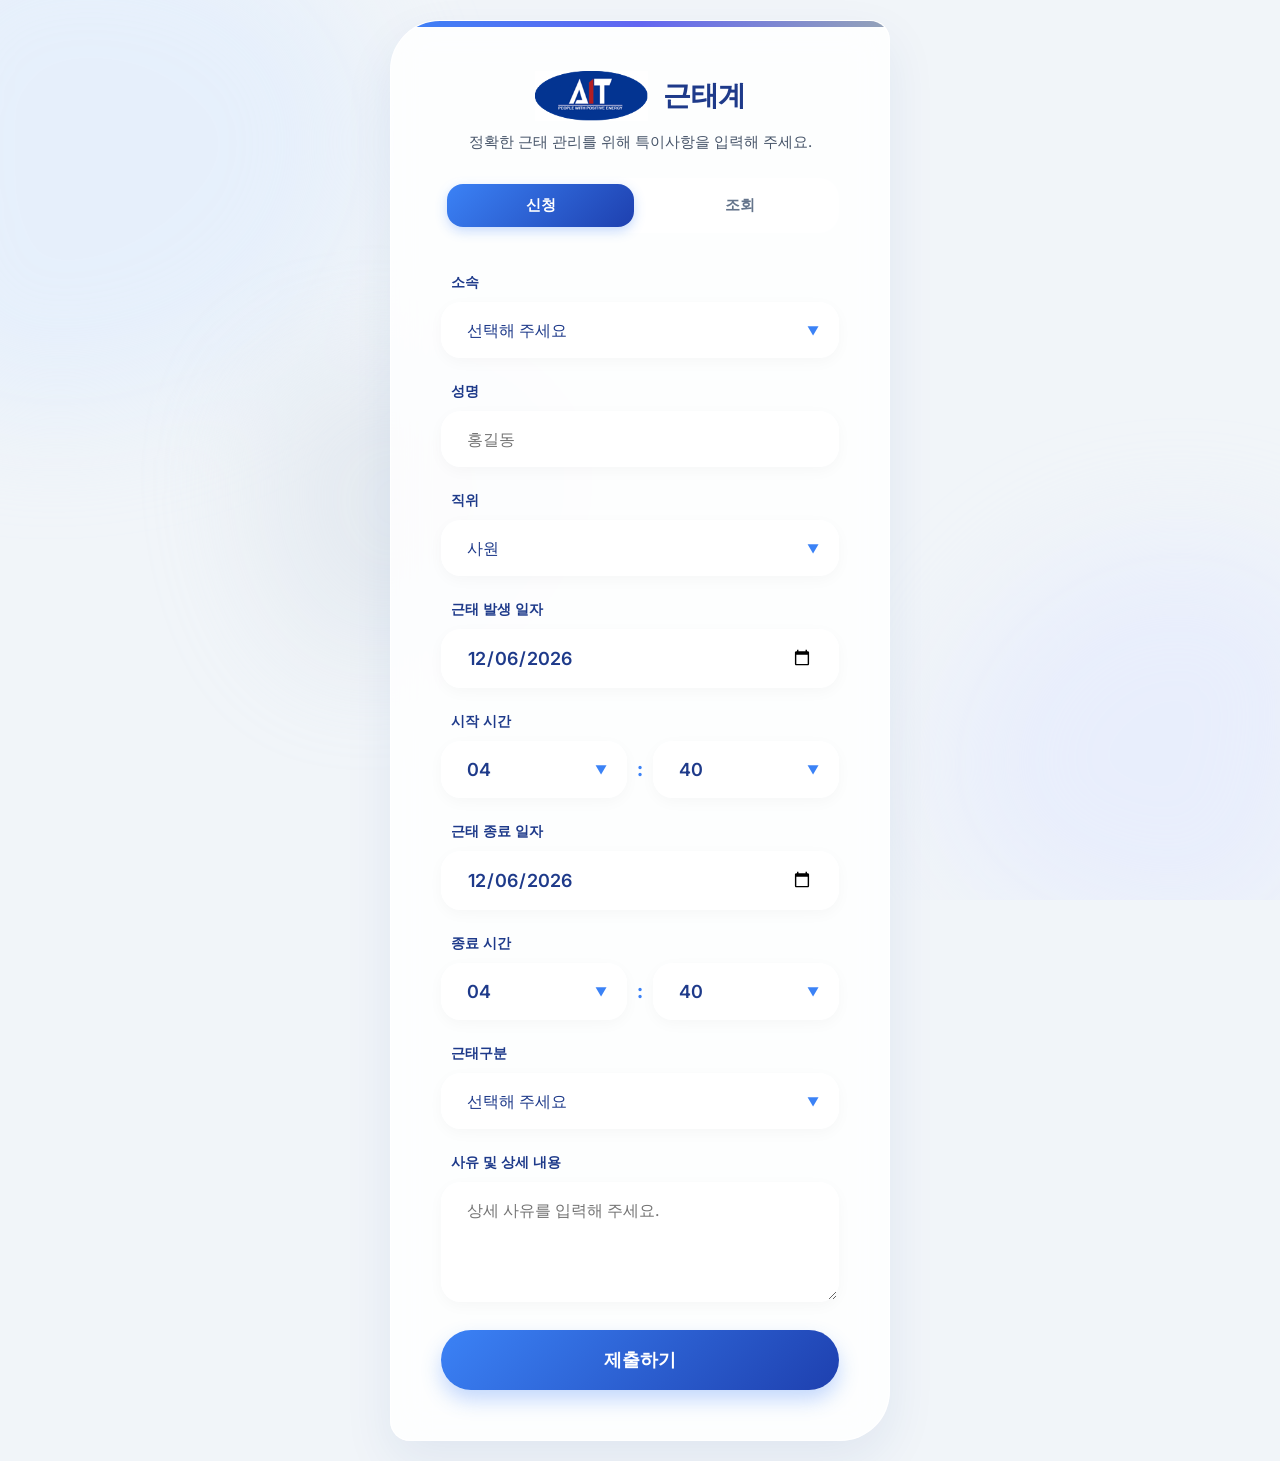
==== commit d76ca8aa: "feat: 근태구분에 전월이월 추가 Co-Authored-By: Claude Sonnet 5.5 <noreply@anthropic.com>" ====
--- a/index.html
+++ b/index.html
@@ -1,296 +1,309 @@
-﻿<!DOCTYPE html>
-<html lang="ko">
-
-<head>
-    <meta charset="UTF-8">
-    <meta name="viewport" content="width=device-width, initial-scale=1.0">
-    <title>근태계</title>
-    <meta name="description" content="근태 관리 시스템">
-
-    <!-- Google Fonts -->
-    <link rel="preconnect" href="https://fonts.googleapis.com">
-    <link rel="preconnect" href="https://fonts.gstatic.com" crossorigin>
-    <link href="https://fonts.googleapis.com/css2?family=Inter:wght@300;400;500;600;700&display=swap" rel="stylesheet">
-
-    <link rel="stylesheet" href="style.css">
-</head>
-
-<body>
-    <div class="background-shapes">
-        <div class="shape shape-1"></div>
-        <div class="shape shape-2"></div>
-        <div class="shape shape-3"></div>
-    </div>
-
-    <main class="container">
-        <header class="header">
-            <div class="header-content">
-                <img src="ait-logo.png" alt="AIT Logo" class="logo">
-                <h1>근태계</h1>
-            </div>
-            <p id="headerDescription">정확한 근태 관리를 위해 특이사항을 입력해 주세요.</p>
-
-            <!-- 탭 네비게이션 -->
-            <div class="tabs">
-                <button type="button" class="tab-btn active" data-tab="submit">신청</button>
-                <button type="button" class="tab-btn" data-tab="lookup">조회</button>
-            </div>
-        </header>
-
-        <!-- 신청 섹션 -->
-        <div id="submitSection" class="tab-content active">
-            <form id="attendanceForm" class="attendance-form">
-                <div class="form-group">
-                    <label for="department">소속</label>
-                    <div class="select-wrapper">
-                        <select id="department" name="department" required>
-                            <option value="" disabled selected>선택해 주세요</option>
-                            <option value="생산관리팀">생산관리팀</option>
-                            <option value="품질관리팀">품질관리팀</option>
-                            <option value="SCM팀">SCM팀</option>
-                            <option value="사출기술팀">사출기술팀</option>
-                            <option value="영업물류팀">영업물류팀</option>
-                            <option value="미화">미화</option>
-                        </select>
-                    </div>
-                </div>
-
-                <div class="form-group">
-                    <label for="name">성명</label>
-                    <input type="text" id="name" name="name" placeholder="홍길동" required>
-                </div>
-
-                <div class="form-group">
-                    <label for="position">직위</label>
-                    <div class="select-wrapper">
-                        <select id="position" name="position" required>
-                            <option value="사원">사원</option>
-                            <option value="주임">주임</option>
-                            <option value="대리">대리</option>
-                            <option value="과장">과장</option>
-                            <option value="차장">차장</option>
-                            <option value="부장">부장</option>
-                        </select>
-                    </div>
-                </div>
-
-                <div class="form-group">
-                    <label for="startDate">근태 발생 일자</label>
-                    <input type="date" id="startDate" name="startDate" required>
-                </div>
-
-                <div class="form-group">
-                    <label>시작 시간</label>
-                    <div class="time-input-wrapper">
-                        <div class="select-wrapper time-select">
-                            <select id="startHour" name="startHour" required>
-                                <option value="">시</option>
-                            </select>
-                        </div>
-                        <span class="time-separator">:</span>
-                        <div class="select-wrapper time-select">
-                            <select id="startMinute" name="startMinute" required>
-                                <option value="">분</option>
-                            </select>
-                        </div>
-                    </div>
-                </div>
-
-                <div class="form-group">
-                    <label for="endDate">근태 종료 일자</label>
-                    <input type="date" id="endDate" name="endDate" required>
-                </div>
-
-                <div class="form-group">
-                    <label>종료 시간</label>
-                    <div class="time-input-wrapper">
-                        <div class="select-wrapper time-select">
-                            <select id="endHour" name="endHour" required>
-                                <option value="">시</option>
-                            </select>
-                        </div>
-                        <span class="time-separator">:</span>
-                        <div class="select-wrapper time-select">
-                            <select id="endMinute" name="endMinute" required>
-                                <option value="">분</option>
-                            </select>
-                        </div>
-                    </div>
-                </div>
-
-                <div class="form-group">
-                    <label for="type">근태구분</label>
-                    <div class="select-wrapper">
-                        <select id="type" name="type" required>
-                            <option value="" disabled selected>선택해 주세요</option>
-                            <option value="잔업">잔업</option>
-                            <option value="특근">특근</option>
-                            <option value="야간">야간</option>
-                            <option value="결근">결근</option>
-                            <option value="조퇴">조퇴</option>
-                            <option value="지각">지각</option>
-                            <option value="외출">외출</option>
-                            <option value="연차">연차</option>
-                            <option value="반차">반차</option>
-                            <option value="경조">경조</option>
-                            <option value="조출">조출</option>
-                            <option value="근태누락">근태누락</option>
-                            <option value="휴직">휴직</option>
-                            <option value="자진퇴사">자진퇴사</option>
-                            <option value="권고사직">권고사직</option>
-                            <option value="취소">취소</option>
-                        </select>
-                    </div>
-                </div>
-
-                <div class="form-group">
-                    <label for="description">사유 및 상세 내용</label>
-                    <textarea id="description" name="description" rows="4" placeholder="상세 사유를 입력해 주세요."
-                        required></textarea>
-                </div>
-
-                <button type="submit" class="submit-btn">
-                    <span class="btn-text">제출하기</span>
-                    <span class="loader" style="display: none;"></span>
-                </button>
-            </form>
-
-            <div id="notification" class="notification hidden">
-                <p id="notificationMessage"></p>
-            </div>
-        </div>
-
-        <!-- 조회 섹션 -->
-        <div id="lookupSection" class="tab-content hidden">
-            <form id="lookupForm" class="lookup-form">
-                <div class="lookup-inputs">
-                    <div class="form-group">
-                        <label for="lookupDepartment">소속</label>
-                        <div class="select-wrapper">
-                            <select id="lookupDepartment" name="lookupDepartment" required>
-                                <option value="" disabled selected>선택해 주세요</option>
-                                <option value="생산관리팀">생산관리팀</option>
-                                <option value="품질관리팀">품질관리팀</option>
-                                <option value="SCM팀">SCM팀</option>
-                                <option value="사출기술팀">사출기술팀</option>
-                                <option value="영업물류팀">영업물류팀</option>
-                                <option value="미화">미화</option>
-                            </select>
-                        </div>
-                    </div>
-                    <div class="form-group">
-                        <label for="lookupName">성명</label>
-                        <input type="text" id="lookupName" name="lookupName" placeholder="홍길동" required>
-                    </div>
-                    <div class="form-group">
-                        <label for="lookupStartDate">시작일</label>
-                        <input type="date" id="lookupStartDate" name="lookupStartDate">
-                    </div>
-                    <div class="form-group">
-                        <label for="lookupEndDate">종료일</label>
-                        <input type="date" id="lookupEndDate" name="lookupEndDate">
-                    </div>
-                    <button type="submit" class="lookup-btn">
-                        <span class="btn-text">조회</span>
-                        <span class="loader" style="display: none;"></span>
-                    </button>
-                </div>
-            </form>
-
-            <!-- 통계 카드 -->
-            <div class="stats-container hidden" id="statsContainer">
-                <div class="stats-cards">
-                    <div class="stat-card">
-                        <div class="stat-icon">📅</div>
-                        <div class="stat-content">
-                            <h3>연차 사용</h3>
-                            <div class="stat-value-wrapper">
-                                <span class="stat-value" id="annualLeaveCount">0</span>
-                                <span class="stat-label">회</span>
-                            </div>
-                        </div>
-                    </div>
-                    <div class="stat-card">
-                        <div class="stat-icon">⏰</div>
-                        <div class="stat-content">
-                            <h3>반차 사용</h3>
-                            <div class="stat-value-wrapper">
-                                <span class="stat-value" id="halfLeaveCount">0</span>
-                                <span class="stat-label">회</span>
-                            </div>
-                        </div>
-                    </div>
-                </div>
-            </div>
-
-            <!-- 조회 결과 테이블 -->
-            <div class="table-container hidden" id="tableContainer">
-                <h3 class="table-title">근태 신청 내역</h3>
-                <div class="table-wrapper">
-                    <table class="records-table">
-                        <thead>
-                            <tr>
-                                <th>날짜</th>
-                                <th>근태구분</th>
-
-
-                                <th>검토상태</th>
-                                <th>승인상태</th>
-                            </tr>
-                        </thead>
-                        <tbody id="recordsTableBody">
-                            <!-- 조회 결과가 여기에 표시됩니다 -->
-                        </tbody>
-                    </table>
-                </div>
-                <p class="no-records hidden" id="noRecords">조회된 근태 기록이 없습니다.</p>
-            </div>
-        </div>
-
-        <!-- 제출 확인 모달 -->
-        <div id="confirmModal" class="modal hidden">
-            <div class="modal-content">
-                <h2>제출 내용 확인</h2>
-                <p class="modal-description">아래 내용이 맞는지 확인해 주세요.</p>
-                <div class="confirm-details">
-                    <div class="detail-row">
-                        <span class="detail-label">소속:</span>
-                        <span class="detail-value" id="confirmDepartment"></span>
-                    </div>
-                    <div class="detail-row">
-                        <span class="detail-label">이름:</span>
-                        <span class="detail-value" id="confirmName"></span>
-                    </div>
-                    <div class="detail-row">
-                        <span class="detail-label">근태 발생일자:</span>
-                        <span class="detail-value" id="confirmStartDate"></span>
-                    </div>
-                    <div class="detail-row">
-                        <span class="detail-label">시작 시간:</span>
-                        <span class="detail-value" id="confirmStartTime"></span>
-                    </div>
-                    <div class="detail-row">
-                        <span class="detail-label">근태 종료일자:</span>
-                        <span class="detail-value" id="confirmEndDate"></span>
-                    </div>
-                    <div class="detail-row">
-                        <span class="detail-label">종료 시간:</span>
-                        <span class="detail-value" id="confirmEndTime"></span>
-                    </div>
-                    <div class="detail-row">
-                        <span class="detail-label">근태구분:</span>
-                        <span class="detail-value" id="confirmType"></span>
-                    </div>
-                </div>
-                <div class="modal-actions">
-                    <button type="button" class="modal-btn cancel-btn" id="cancelSubmit">취소</button>
-                    <button type="button" class="modal-btn confirm-btn" id="confirmSubmit">확인</button>
-                </div>
-            </div>
-        </div>
-    </main>
-
-    <script src="script.js?v=20251231115600"></script>
-</body>
-
+﻿<!DOCTYPE html>
+<html lang="ko">
+
+<head>
+    <meta charset="UTF-8">
+    <meta name="viewport" content="width=device-width, initial-scale=1.0">
+    <title>근태계</title>
+    <meta name="description" content="근태 관리 시스템">
+
+    <!-- Google Fonts -->
+    <link rel="preconnect" href="https://fonts.googleapis.com">
+    <link rel="preconnect" href="https://fonts.gstatic.com" crossorigin>
+    <link href="https://fonts.googleapis.com/css2?family=Inter:wght@300;400;500;600;700&display=swap" rel="stylesheet">
+
+    <link rel="stylesheet" href="style.css">
+</head>
+
+<body>
+    <div class="background-shapes">
+        <div class="shape shape-1"></div>
+        <div class="shape shape-2"></div>
+        <div class="shape shape-3"></div>
+    </div>
+
+    <main class="container">
+        <header class="header">
+            <div class="header-content">
+                <img src="ait-logo.png" alt="AIT Logo" class="logo">
+                <h1>근태계</h1>
+            </div>
+            <p id="headerDescription">정확한 근태 관리를 위해 특이사항을 입력해 주세요.</p>
+
+            <!-- 탭 네비게이션 -->
+            <div class="tabs">
+                <button type="button" class="tab-btn active" data-tab="submit">신청</button>
+                <button type="button" class="tab-btn" data-tab="lookup">조회</button>
+            </div>
+        </header>
+
+        <!-- 신청 섹션 -->
+        <div id="submitSection" class="tab-content active">
+            <form id="attendanceForm" class="attendance-form">
+                <div class="form-group">
+                    <label for="department">소속</label>
+                    <div class="select-wrapper">
+                        <select id="department" name="department" required>
+                            <option value="" disabled selected>선택해 주세요</option>
+                            <option value="생산관리팀">생산관리팀</option>
+                            <option value="품질관리팀">품질관리팀</option>
+                            <option value="SCM팀">SCM팀</option>
+                            <option value="사출기술팀">사출기술팀</option>
+                            <option value="영업물류팀">영업물류팀</option>
+                            <option value="미화">미화</option>
+                        </select>
+                    </div>
+                </div>
+
+                <div class="form-group">
+                    <label for="name">성명</label>
+                    <input type="text" id="name" name="name" placeholder="홍길동" required>
+                </div>
+
+                <div class="form-group">
+                    <label for="position">직위</label>
+                    <div class="select-wrapper">
+                        <select id="position" name="position" required>
+                            <option value="사원">사원</option>
+                            <option value="주임">주임</option>
+                            <option value="대리">대리</option>
+                            <option value="과장">과장</option>
+                            <option value="차장">차장</option>
+                            <option value="부장">부장</option>
+                        </select>
+                    </div>
+                </div>
+
+                <div class="form-group">
+                    <label for="startDate">근태 발생 일자</label>
+                    <input type="date" id="startDate" name="startDate" required>
+                </div>
+
+                <div class="form-group">
+                    <label>시작 시간</label>
+                    <div class="time-input-wrapper">
+                        <div class="select-wrapper time-select">
+                            <select id="startHour" name="startHour" required>
+                                <option value="">시</option>
+                            </select>
+                        </div>
+                        <span class="time-separator">:</span>
+                        <div class="select-wrapper time-select">
+                            <select id="startMinute" name="startMinute" required>
+                                <option value="">분</option>
+                            </select>
+                        </div>
+                    </div>
+                </div>
+
+                <div class="form-group">
+                    <label for="endDate">근태 종료 일자</label>
+                    <input type="date" id="endDate" name="endDate" required>
+                </div>
+
+                <div class="form-group">
+                    <label>종료 시간</label>
+                    <div class="time-input-wrapper">
+                        <div class="select-wrapper time-select">
+                            <select id="endHour" name="endHour" required>
+                                <option value="">시</option>
+                            </select>
+                        </div>
+                        <span class="time-separator">:</span>
+                        <div class="select-wrapper time-select">
+                            <select id="endMinute" name="endMinute" required>
+                                <option value="">분</option>
+                            </select>
+                        </div>
+                    </div>
+                </div>
+
+                <div class="form-group">
+                    <label for="type">근태구분</label>
+                    <div class="select-wrapper">
+                        <select id="type" name="type" required>
+                            <option value="" disabled selected>선택해 주세요</option>
+                            <option value="잔업">잔업</option>
+                            <option value="특근">특근</option>
+                            <option value="야간">야간</option>
+                            <option value="결근">결근</option>
+                            <option value="조퇴">조퇴</option>
+                            <option value="지각">지각</option>
+                            <option value="외출">외출</option>
+                            <option value="연차">연차</option>
+                            <option value="반차">반차</option>
+                            <option value="경조">경조</option>
+                            <option value="조출">조출</option>
+                            <option value="근태누락">근태누락</option>
+                            <option value="전월이월">전월이월</option>
+                            <option value="휴직">휴직</option>
+                            <option value="자진퇴사">자진퇴사</option>
+                            <option value="권고사직">권고사직</option>
+                        </select>
+                    </div>
+                </div>
+
+                <div class="form-group">
+                    <label for="description">사유 및 상세 내용</label>
+                    <textarea id="description" name="description" rows="4" placeholder="상세 사유를 입력해 주세요."
+                        required></textarea>
+                </div>
+
+                <button type="submit" class="submit-btn">
+                    <span class="btn-text">제출하기</span>
+                    <span class="loader" style="display: none;"></span>
+                </button>
+            </form>
+
+            <div id="notification" class="notification hidden">
+                <p id="notificationMessage"></p>
+            </div>
+        </div>
+
+        <!-- 조회 섹션 -->
+        <div id="lookupSection" class="tab-content hidden">
+            <form id="lookupForm" class="lookup-form">
+                <div class="lookup-inputs">
+                    <div class="form-group">
+                        <label for="lookupDepartment">소속</label>
+                        <div class="select-wrapper">
+                            <select id="lookupDepartment" name="lookupDepartment" required>
+                                <option value="" disabled selected>선택해 주세요</option>
+                                <option value="생산관리팀">생산관리팀</option>
+                                <option value="품질관리팀">품질관리팀</option>
+                                <option value="SCM팀">SCM팀</option>
+                                <option value="사출기술팀">사출기술팀</option>
+                                <option value="영업물류팀">영업물류팀</option>
+                                <option value="미화">미화</option>
+                            </select>
+                        </div>
+                    </div>
+                    <div class="form-group">
+                        <label for="lookupName">성명</label>
+                        <input type="text" id="lookupName" name="lookupName" placeholder="홍길동" required>
+                    </div>
+                    <div class="form-group">
+                        <label for="lookupStartDate">시작일</label>
+                        <input type="date" id="lookupStartDate" name="lookupStartDate">
+                    </div>
+                    <div class="form-group">
+                        <label for="lookupEndDate">종료일</label>
+                        <input type="date" id="lookupEndDate" name="lookupEndDate">
+                    </div>
+                    <button type="submit" class="lookup-btn">
+                        <span class="btn-text">조회</span>
+                        <span class="loader" style="display: none;"></span>
+                    </button>
+                </div>
+            </form>
+
+            <!-- 통계 카드 -->
+            <div class="stats-container hidden" id="statsContainer">
+                <div class="stats-cards">
+                    <div class="stat-card">
+                        <div class="stat-icon">📅</div>
+                        <div class="stat-content">
+                            <h3>연차 사용</h3>
+                            <div class="stat-value-wrapper">
+                                <span class="stat-value" id="annualLeaveCount">0</span>
+                                <span class="stat-label">회</span>
+                            </div>
+                        </div>
+                    </div>
+                    <div class="stat-card">
+                        <div class="stat-icon">⏰</div>
+                        <div class="stat-content">
+                            <h3>반차 사용</h3>
+                            <div class="stat-value-wrapper">
+                                <span class="stat-value" id="halfLeaveCount">0</span>
+                                <span class="stat-label">회</span>
+                            </div>
+                        </div>
+                    </div>
+                </div>
+            </div>
+
+            <!-- 조회 결과 테이블 -->
+            <div class="table-container hidden" id="tableContainer">
+                <h3 class="table-title">근태 신청 내역</h3>
+                <div class="table-wrapper">
+                    <table class="records-table">
+                        <thead>
+                            <tr>
+                                <th>날짜</th>
+                                <th>근태구분</th>
+
+
+                                <th>검토상태</th>
+                                <th>승인상태</th>
+                                <th>취소</th>
+                            </tr>
+                        </thead>
+                        <tbody id="recordsTableBody">
+                            <!-- 조회 결과가 여기에 표시됩니다 -->
+                        </tbody>
+                    </table>
+                </div>
+                <p class="no-records hidden" id="noRecords">조회된 근태 기록이 없습니다.</p>
+            </div>
+        </div>
+
+        <!-- 제출 확인 모달 -->
+        <div id="confirmModal" class="modal hidden">
+            <div class="modal-content">
+                <h2>제출 내용 확인</h2>
+                <p class="modal-description">아래 내용이 맞는지 확인해 주세요.</p>
+                <div class="confirm-details">
+                    <div class="detail-row">
+                        <span class="detail-label">소속:</span>
+                        <span class="detail-value" id="confirmDepartment"></span>
+                    </div>
+                    <div class="detail-row">
+                        <span class="detail-label">이름:</span>
+                        <span class="detail-value" id="confirmName"></span>
+                    </div>
+                    <div class="detail-row">
+                        <span class="detail-label">근태 발생일자:</span>
+                        <span class="detail-value" id="confirmStartDate"></span>
+                    </div>
+                    <div class="detail-row">
+                        <span class="detail-label">시작 시간:</span>
+                        <span class="detail-value" id="confirmStartTime"></span>
+                    </div>
+                    <div class="detail-row">
+                        <span class="detail-label">근태 종료일자:</span>
+                        <span class="detail-value" id="confirmEndDate"></span>
+                    </div>
+                    <div class="detail-row">
+                        <span class="detail-label">종료 시간:</span>
+                        <span class="detail-value" id="confirmEndTime"></span>
+                    </div>
+                    <div class="detail-row">
+                        <span class="detail-label">근태구분:</span>
+                        <span class="detail-value" id="confirmType"></span>
+                    </div>
+                </div>
+                <div class="modal-actions">
+                    <button type="button" class="modal-btn cancel-btn" id="cancelSubmit">취소</button>
+                    <button type="button" class="modal-btn confirm-btn" id="confirmSubmit">확인</button>
+                </div>
+            </div>
+        </div>
+
+        <!-- 근태 취소(삭제) 확인 모달 -->
+        <div id="cancelRecordModal" class="modal hidden">
+            <div class="modal-content">
+                <h2>근태 취소</h2>
+                <p class="modal-description">정말 취소하시겠습니까?<br>신청 내역이 삭제됩니다.</p>
+                <div class="modal-actions">
+                    <button type="button" class="modal-btn cancel-btn" id="cancelRecordNo">아니오</button>
+                    <button type="button" class="modal-btn confirm-btn" id="cancelRecordYes">예</button>
+                </div>
+            </div>
+        </div>
+    </main>
+
+    <script src="script.js?v=20251231115600"></script>
+</body>
+
 </html>
--- a/style.css
+++ b/style.css
@@ -490,6 +490,22 @@
     box-shadow: 0 12px 25px rgba(59, 130, 246, 0.4);
 }
 
+.row-cancel-btn {
+    padding: 4px 10px;
+    border: 1px solid #ef4444;
+    border-radius: 6px;
+    background: transparent;
+    color: #ef4444;
+    font-size: 0.8rem;
+    cursor: pointer;
+}
+
+.row-cancel-btn:disabled {
+    border-color: #9ca3af;
+    color: #9ca3af;
+    cursor: not-allowed;
+}
+
 .modal-btn:active {
     transform: translateY(0) scale(0.98);
 }
@@ -722,6 +738,44 @@
     color: var(--text-main);
 }
 
+.record-row {
+    cursor: pointer;
+}
+
+.submit-date {
+    display: block;
+    margin-top: 2px;
+    font-size: 11px;
+    color: var(--text-secondary);
+}
+
+.record-detail-row.hidden {
+    display: none;
+}
+
+.record-detail-row td {
+    padding: 0 12px 16px;
+    background: rgba(59, 130, 246, 0.04);
+}
+
+.record-detail {
+    display: grid;
+    grid-template-columns: repeat(auto-fit, minmax(180px, 1fr));
+    gap: 8px 20px;
+    padding: 12px 4px;
+    font-size: 13px;
+}
+
+.record-detail > div {
+    display: flex;
+    gap: 6px;
+}
+
+.detail-key {
+    color: var(--text-secondary);
+    flex-shrink: 0;
+}
+
 /* Status Badges */
 .status-badge {
     display: inline-block;
